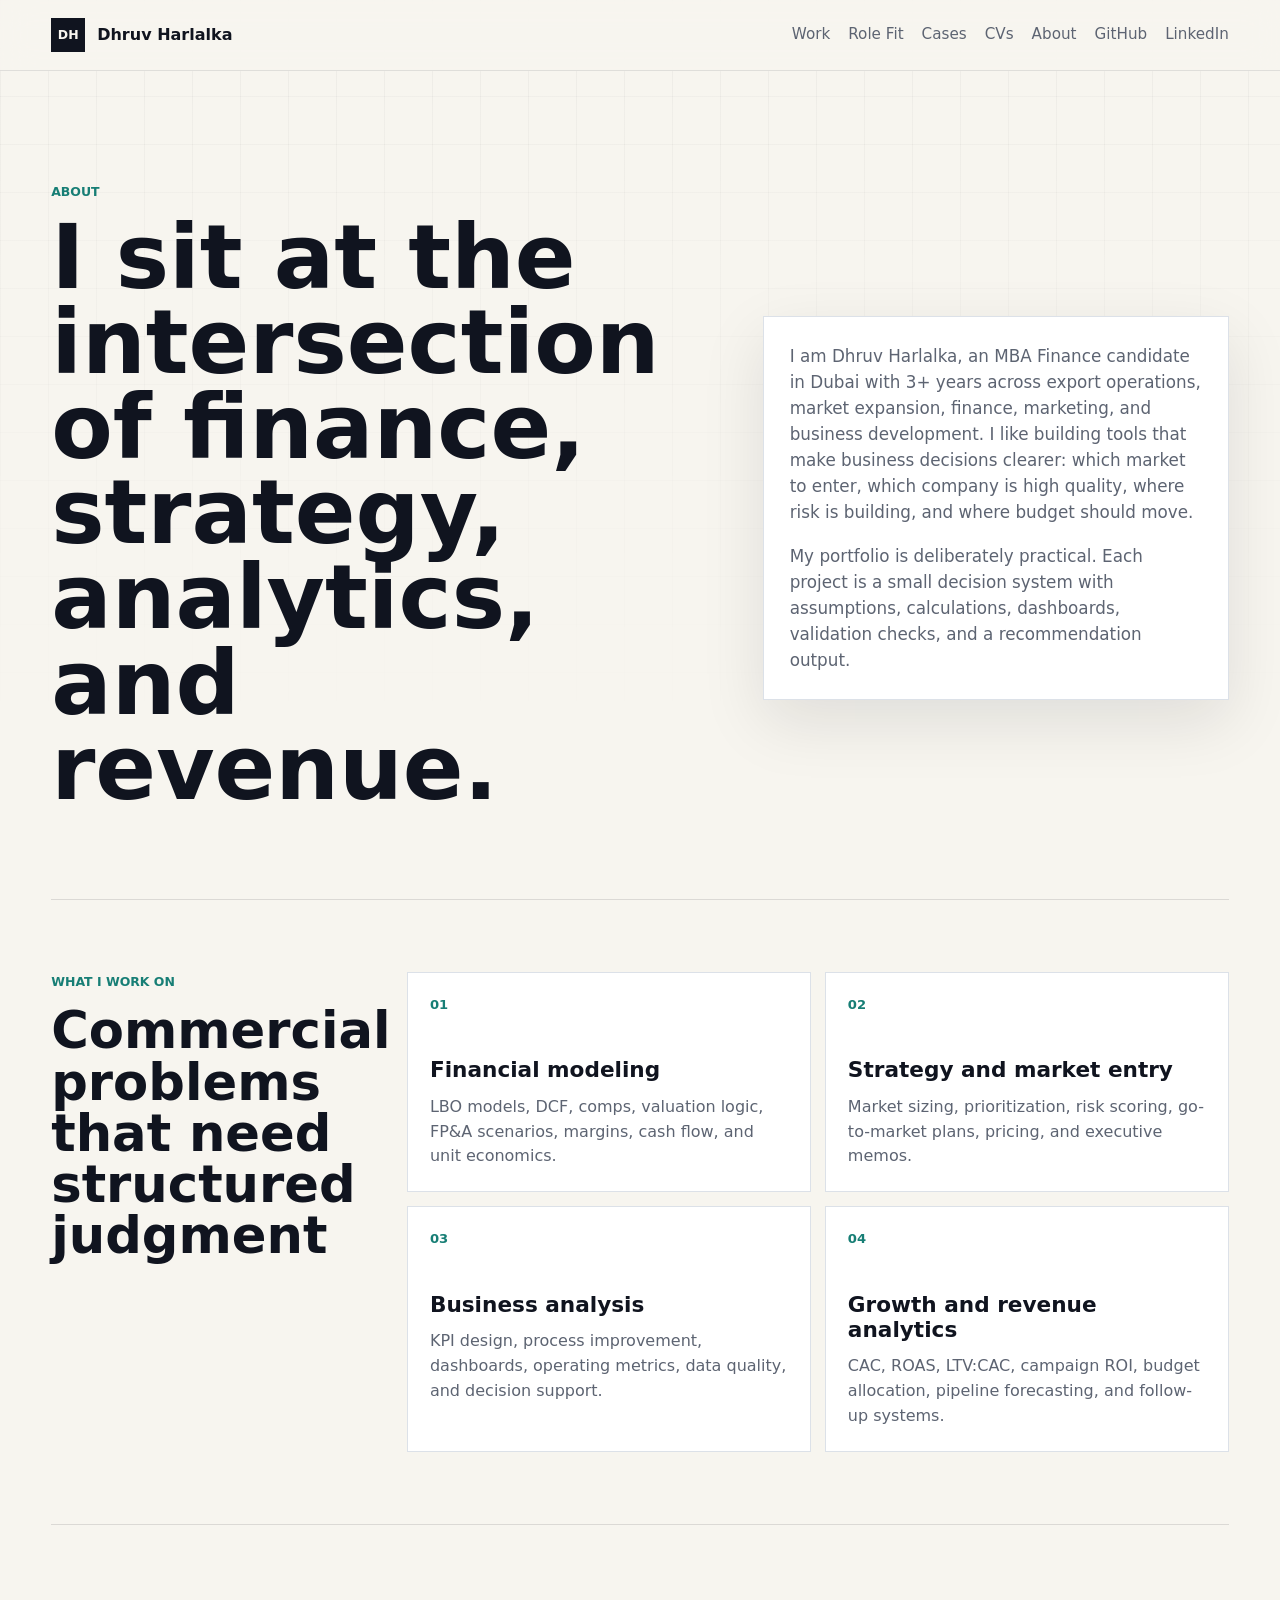
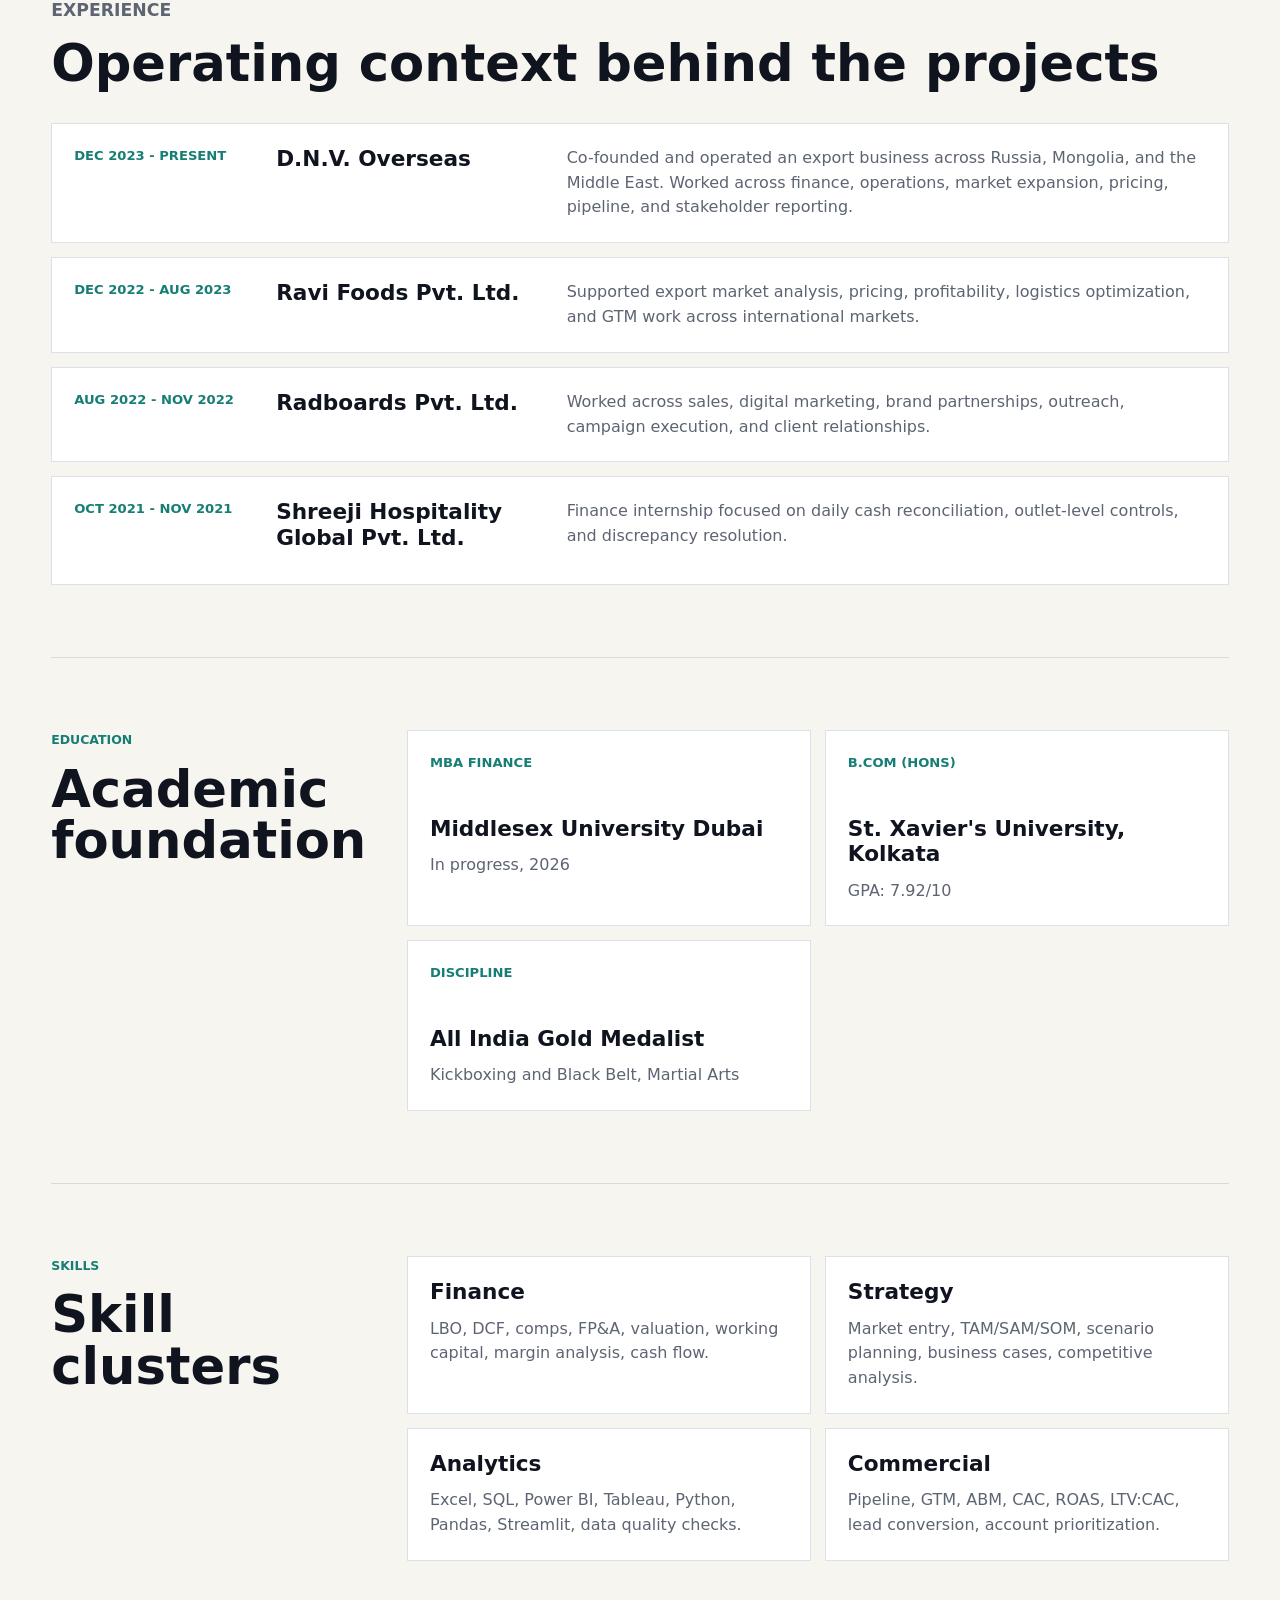
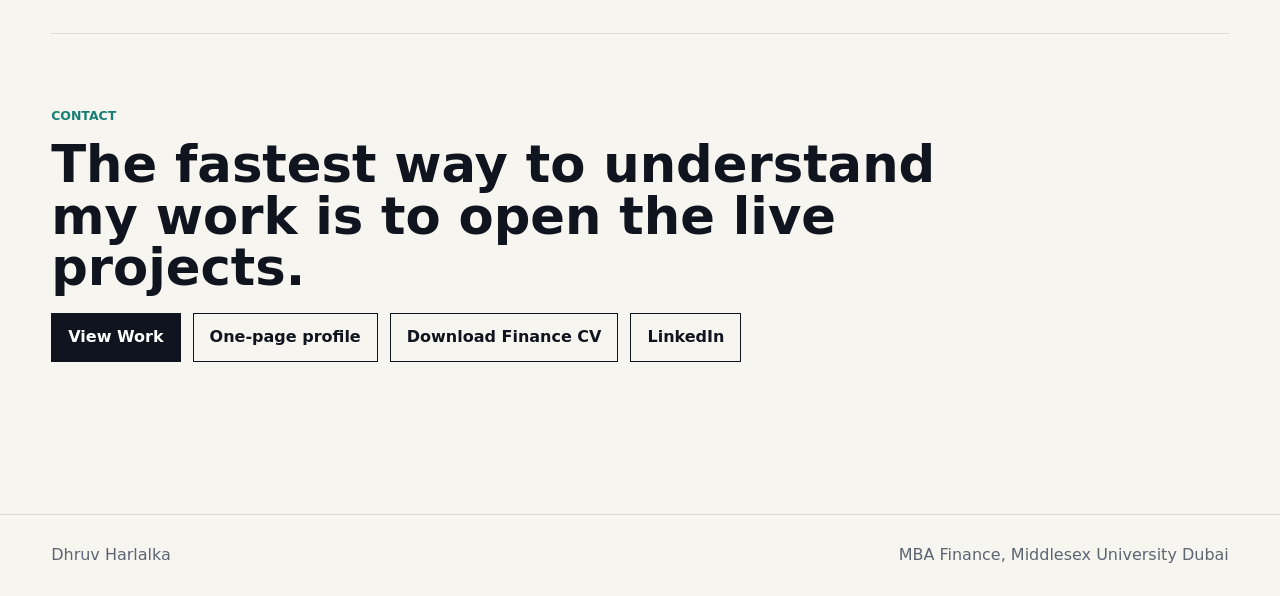
==== about.html @ e61d069e "Initial portfolio site" ====
<!doctype html>
<html lang="en">
  <head>
    <meta charset="utf-8" />
    <meta name="viewport" content="width=device-width, initial-scale=1" />
    <title>About | Dhruv Harlalka</title>
    <meta
      name="description"
      content="About Dhruv Harlalka: MBA Finance candidate building decision-ready tools across finance, consulting, business analysis, marketing analytics, and Sales/BD."
    />
    <link rel="stylesheet" href="styles.css" />
    <script src="script.js" defer></script>
  </head>
  <body>
    <header class="site-header">
      <a class="brand" href="index.html" aria-label="Dhruv Harlalka home">
        <span class="brand-mark">DH</span>
        <span>Dhruv Harlalka</span>
      </a>
      <nav class="nav-links" aria-label="Primary navigation">
        <a href="index.html#work">Work</a>
        <a href="index.html#roles">Role Fit</a>
        <a href="index.html#cases">Cases</a>
        <a href="index.html#cvs">CVs</a>
        <a href="about.html" aria-current="page">About</a>
        <a href="https://github.com/dhruvharlalka0809-arch" target="_blank" rel="noreferrer">GitHub</a>
        <a href="https://www.linkedin.com/in/dhruv-harlalka" target="_blank" rel="noreferrer">LinkedIn</a>
      </nav>
    </header>

    <main>
      <section class="about-hero reveal" aria-labelledby="about-title">
        <div>
          <p class="eyebrow">About</p>
          <h1 id="about-title">I sit at the intersection of finance, strategy, analytics, and revenue.</h1>
        </div>
        <div class="about-intro">
          <p>
            I am Dhruv Harlalka, an MBA Finance candidate in Dubai with 3+ years across export
            operations, market expansion, finance, marketing, and business development. I like
            building tools that make business decisions clearer: which market to enter, which
            company is high quality, where risk is building, and where budget should move.
          </p>
          <p>
            My portfolio is deliberately practical. Each project is a small decision system with
            assumptions, calculations, dashboards, validation checks, and a recommendation output.
          </p>
        </div>
      </section>

      <section class="section about-split reveal" aria-labelledby="work-on-title">
        <div>
          <p class="eyebrow">What I Work On</p>
          <h2 id="work-on-title">Commercial problems that need structured judgment</h2>
        </div>
        <div class="about-list-grid">
          <article>
            <span>01</span>
            <h3>Financial modeling</h3>
            <p>LBO models, DCF, comps, valuation logic, FP&A scenarios, margins, cash flow, and unit economics.</p>
          </article>
          <article>
            <span>02</span>
            <h3>Strategy and market entry</h3>
            <p>Market sizing, prioritization, risk scoring, go-to-market plans, pricing, and executive memos.</p>
          </article>
          <article>
            <span>03</span>
            <h3>Business analysis</h3>
            <p>KPI design, process improvement, dashboards, operating metrics, data quality, and decision support.</p>
          </article>
          <article>
            <span>04</span>
            <h3>Growth and revenue analytics</h3>
            <p>CAC, ROAS, LTV:CAC, campaign ROI, budget allocation, pipeline forecasting, and follow-up systems.</p>
          </article>
        </div>
      </section>

      <section class="section timeline-section reveal" aria-labelledby="experience-title">
        <div class="section-heading">
          <p class="eyebrow">Experience</p>
          <h2 id="experience-title">Operating context behind the projects</h2>
        </div>
        <div class="timeline">
          <article>
            <span>Dec 2023 - Present</span>
            <h3>D.N.V. Overseas</h3>
            <p>
              Co-founded and operated an export business across Russia, Mongolia, and the Middle East.
              Worked across finance, operations, market expansion, pricing, pipeline, and stakeholder reporting.
            </p>
          </article>
          <article>
            <span>Dec 2022 - Aug 2023</span>
            <h3>Ravi Foods Pvt. Ltd.</h3>
            <p>
              Supported export market analysis, pricing, profitability, logistics optimization, and GTM work across
              international markets.
            </p>
          </article>
          <article>
            <span>Aug 2022 - Nov 2022</span>
            <h3>Radboards Pvt. Ltd.</h3>
            <p>
              Worked across sales, digital marketing, brand partnerships, outreach, campaign execution, and client relationships.
            </p>
          </article>
          <article>
            <span>Oct 2021 - Nov 2021</span>
            <h3>Shreeji Hospitality Global Pvt. Ltd.</h3>
            <p>
              Finance internship focused on daily cash reconciliation, outlet-level controls, and discrepancy resolution.
            </p>
          </article>
        </div>
      </section>

      <section class="section about-split reveal" aria-labelledby="education-title">
        <div>
          <p class="eyebrow">Education</p>
          <h2 id="education-title">Academic foundation</h2>
        </div>
        <div class="credential-grid">
          <article>
            <span>MBA Finance</span>
            <h3>Middlesex University Dubai</h3>
            <p>In progress, 2026</p>
          </article>
          <article>
            <span>B.Com (Hons)</span>
            <h3>St. Xavier's University, Kolkata</h3>
            <p>GPA: 7.92/10</p>
          </article>
          <article>
            <span>Discipline</span>
            <h3>All India Gold Medalist</h3>
            <p>Kickboxing and Black Belt, Martial Arts</p>
          </article>
        </div>
      </section>

      <section class="section about-split reveal" aria-labelledby="skills-title">
        <div>
          <p class="eyebrow">Skills</p>
          <h2 id="skills-title">Skill clusters</h2>
        </div>
        <div class="skill-cluster-grid">
          <article>
            <h3>Finance</h3>
            <p>LBO, DCF, comps, FP&A, valuation, working capital, margin analysis, cash flow.</p>
          </article>
          <article>
            <h3>Strategy</h3>
            <p>Market entry, TAM/SAM/SOM, scenario planning, business cases, competitive analysis.</p>
          </article>
          <article>
            <h3>Analytics</h3>
            <p>Excel, SQL, Power BI, Tableau, Python, Pandas, Streamlit, data quality checks.</p>
          </article>
          <article>
            <h3>Commercial</h3>
            <p>Pipeline, GTM, ABM, CAC, ROAS, LTV:CAC, lead conversion, account prioritization.</p>
          </article>
        </div>
      </section>

      <section class="section about-contact reveal" aria-labelledby="contact-title">
        <p class="eyebrow">Contact</p>
        <h2 id="contact-title">The fastest way to understand my work is to open the live projects.</h2>
        <div class="intro-actions">
          <a class="button primary" href="index.html#work">View Work</a>
          <a class="button secondary" href="one-page.html">One-page profile</a>
          <a class="button secondary" href="assets/cv/Dhruv_Harlalka_CV_Finance_ATS.pdf" target="_blank" rel="noreferrer">Download Finance CV</a>
          <a class="button secondary" href="https://www.linkedin.com/in/dhruv-harlalka" target="_blank" rel="noreferrer">LinkedIn</a>
        </div>
      </section>
    </main>

    <footer class="site-footer">
      <span>Dhruv Harlalka</span>
      <span>MBA Finance, Middlesex University Dubai</span>
    </footer>
  </body>
</html>
---- styles.css ----
:root {
  --ink: #10141f;
  --muted: #5d6472;
  --line: #dce1e8;
  --paper: #f7f5ef;
  --white: #ffffff;
  --blue: #315e8f;
  --teal: #177e75;
  --amber: #b77818;
  --green: #2c744d;
  --shadow: 0 22px 60px rgba(16, 20, 31, 0.1);
  --shadow-strong: 0 30px 80px rgba(16, 20, 31, 0.16);
}

* {
  box-sizing: border-box;
}

html {
  scroll-behavior: smooth;
}

body {
  margin: 0;
  background: var(--paper);
  color: var(--ink);
  font-family: Inter, ui-sans-serif, system-ui, -apple-system, BlinkMacSystemFont, "Segoe UI", sans-serif;
  line-height: 1.55;
}

body::before {
  position: fixed;
  inset: 0;
  z-index: -1;
  pointer-events: none;
  content: "";
  background:
    linear-gradient(90deg, rgba(16, 20, 31, 0.045) 1px, transparent 1px) 0 0 / 48px 48px,
    linear-gradient(rgba(16, 20, 31, 0.035) 1px, transparent 1px) 0 0 / 48px 48px;
  mask-image: linear-gradient(to bottom, rgba(0, 0, 0, 0.9), transparent 82%);
}

a {
  color: inherit;
  text-decoration: none;
}

.site-header {
  position: sticky;
  top: 0;
  z-index: 10;
  display: flex;
  align-items: center;
  justify-content: space-between;
  gap: 24px;
  padding: 18px clamp(20px, 4vw, 56px);
  background: rgba(247, 245, 239, 0.88);
  border-bottom: 1px solid rgba(16, 20, 31, 0.1);
  backdrop-filter: blur(16px);
}

.brand {
  display: inline-flex;
  align-items: center;
  gap: 12px;
  font-weight: 760;
}

.brand-mark {
  display: grid;
  width: 34px;
  height: 34px;
  place-items: center;
  border: 1px solid var(--ink);
  background: var(--ink);
  color: var(--paper);
  font-size: 0.78rem;
}

.nav-links {
  display: flex;
  flex-wrap: wrap;
  justify-content: flex-end;
  gap: 18px;
  color: var(--muted);
  font-size: 0.95rem;
}

.nav-links a:hover,
.card-links a:hover,
.profile-links a:hover,
.role-card a:hover {
  color: var(--blue);
}

main {
  padding: 0 clamp(20px, 4vw, 56px) 56px;
}

.intro-section {
  display: grid;
  grid-template-columns: minmax(0, 1.18fr) minmax(320px, 0.82fr);
  gap: clamp(28px, 5vw, 72px);
  align-items: stretch;
  min-height: calc(100vh - 72px);
  padding: clamp(48px, 8vw, 104px) 0 44px;
}

.intro-copy {
  display: flex;
  flex-direction: column;
  justify-content: center;
  max-width: 860px;
}

.eyebrow {
  margin: 0 0 14px;
  color: var(--teal);
  font-size: 0.78rem;
  font-weight: 800;
  letter-spacing: 0;
  text-transform: uppercase;
}

h1,
h2,
h3,
p {
  margin-top: 0;
}

h1 {
  max-width: 880px;
  margin-bottom: 24px;
  font-size: clamp(3rem, 8vw, 7.5rem);
  line-height: 0.95;
  letter-spacing: 0;
}

h2 {
  margin-bottom: 14px;
  font-size: clamp(2rem, 4vw, 4.4rem);
  line-height: 1;
  letter-spacing: 0;
}

h3 {
  margin-bottom: 12px;
  font-size: 1.35rem;
  line-height: 1.18;
}

.intro-text,
.section-heading p,
.profile-copy p {
  max-width: 760px;
  color: var(--muted);
  font-size: 1.08rem;
}

.intro-actions,
.profile-links {
  display: flex;
  flex-wrap: wrap;
  gap: 12px;
  margin-top: 20px;
}

.target-strip {
  display: flex;
  flex-wrap: wrap;
  gap: 8px;
  margin-top: 22px;
}

.target-strip span {
  padding: 7px 10px;
  background: var(--white);
  border: 1px solid var(--line);
  color: var(--muted);
  font-size: 0.82rem;
  font-weight: 780;
}

.button,
.profile-links a {
  display: inline-flex;
  min-height: 44px;
  align-items: center;
  justify-content: center;
  padding: 11px 16px;
  border: 1px solid var(--ink);
  font-weight: 750;
}

.button.primary {
  background: var(--ink);
  color: var(--white);
}

.button.secondary {
  background: transparent;
}

.signal-panel {
  align-self: center;
  padding: 26px;
  background: var(--white);
  border: 1px solid var(--line);
  box-shadow: var(--shadow);
}

.panel-topline,
.project-meta,
.site-footer {
  display: flex;
  align-items: center;
  justify-content: space-between;
  gap: 16px;
}

.panel-topline {
  margin-bottom: 22px;
  color: var(--muted);
  font-size: 0.88rem;
}

.metrics-grid {
  display: grid;
  grid-template-columns: repeat(2, minmax(0, 1fr));
  gap: 1px;
  background: var(--line);
  border: 1px solid var(--line);
}

.metrics-grid div {
  min-height: 96px;
  padding: 18px;
  background: var(--white);
}

.metrics-grid strong,
.proof-grid strong {
  display: block;
  font-size: 2rem;
  line-height: 1;
}

.metrics-grid span,
.proof-grid span {
  color: var(--muted);
  font-size: 0.92rem;
}

.mini-chart {
  display: flex;
  align-items: end;
  gap: 10px;
  height: 130px;
  margin: 26px 0;
  padding: 16px;
  border: 1px solid var(--line);
  background:
    linear-gradient(to top, rgba(16, 20, 31, 0.06) 1px, transparent 1px) 0 0 / 100% 25%,
    #fbfaf7;
}

.mini-chart span {
  flex: 1;
  background: var(--blue);
  transform-origin: bottom;
  animation: bar-rise 900ms ease both;
}

.mini-chart span:nth-child(2n) {
  background: var(--teal);
  animation-delay: 90ms;
}

.mini-chart span:nth-child(3n) {
  background: var(--amber);
  animation-delay: 160ms;
}

.dashboard-preview {
  margin: 0 0 24px;
  padding: 14px;
  background: var(--ink);
  color: var(--white);
  border: 1px solid rgba(16, 20, 31, 0.14);
}

.preview-header {
  display: flex;
  gap: 6px;
  margin-bottom: 14px;
}

.preview-header span {
  width: 8px;
  height: 8px;
  background: rgba(255, 255, 255, 0.48);
}

.preview-kpis {
  display: grid;
  grid-template-columns: repeat(3, 1fr);
  gap: 8px;
  margin-bottom: 10px;
}

.preview-kpis i {
  min-height: 42px;
  background:
    linear-gradient(to right, rgba(255, 255, 255, 0.75) 35%, transparent 35%) 10px 10px / 70% 6px no-repeat,
    linear-gradient(to right, rgba(255, 255, 255, 0.32) 60%, transparent 60%) 10px 25px / 72% 5px no-repeat,
    rgba(255, 255, 255, 0.08);
}

.preview-body {
  display: grid;
  grid-template-columns: 1fr 0.9fr;
  gap: 10px;
}

.preview-bars {
  display: flex;
  align-items: end;
  gap: 7px;
  min-height: 88px;
  padding: 10px;
  background: rgba(255, 255, 255, 0.08);
}

.preview-bars b {
  flex: 1;
  background: var(--teal);
  animation: bar-rise 900ms ease both;
}

.preview-bars b:nth-child(2n) {
  background: var(--amber);
}

.preview-memo {
  display: grid;
  align-content: center;
  gap: 9px;
  padding: 10px;
  background: rgba(255, 255, 255, 0.08);
}

.preview-memo span {
  height: 7px;
  background: rgba(255, 255, 255, 0.42);
}

.preview-memo span:nth-child(1) {
  width: 82%;
}

.preview-memo span:nth-child(2) {
  width: 95%;
}

.preview-memo span:nth-child(3) {
  width: 68%;
}

.preview-memo span:nth-child(4) {
  width: 78%;
}

.signal-panel p {
  margin-bottom: 0;
  color: var(--muted);
}

.section {
  padding: 72px 0;
  border-top: 1px solid rgba(16, 20, 31, 0.12);
}

.section-heading {
  margin-bottom: 34px;
}

.role-grid {
  display: grid;
  grid-template-columns: repeat(5, minmax(0, 1fr));
  gap: 1px;
  border: 1px solid var(--line);
  background: var(--line);
}

.role-card {
  display: flex;
  flex-direction: column;
  min-height: 260px;
  padding: 20px;
  background: var(--white);
  transition: transform 180ms ease, box-shadow 180ms ease;
}

.role-card span {
  display: inline-flex;
  margin-bottom: 52px;
  color: var(--muted);
  font-size: 0.82rem;
  font-weight: 800;
}

.role-card h3 {
  font-size: 1.08rem;
}

.role-card p {
  margin-bottom: 0;
  color: var(--muted);
  font-size: 0.94rem;
}

.role-card a {
  display: inline-flex;
  width: fit-content;
  margin-top: auto;
  padding-top: 24px;
  border-bottom: 1px solid currentColor;
  color: var(--ink);
  font-size: 0.9rem;
  font-weight: 800;
}

.role-card.finance {
  border-top: 5px solid var(--blue);
}

.role-card.consulting {
  border-top: 5px solid var(--teal);
}

.role-card.analysis {
  border-top: 5px solid var(--amber);
}

.role-card.marketing {
  border-top: 5px solid var(--green);
}

.role-card.sales {
  border-top: 5px solid #7d4f8d;
}

.route-list {
  display: grid;
  gap: 14px;
}

.route-card {
  display: grid;
  grid-template-columns: 210px minmax(0, 0.86fr) minmax(220px, 0.7fr);
  gap: 24px;
  align-items: center;
  padding: 22px;
  background: var(--white);
  border: 1px solid var(--line);
  transition: transform 180ms ease, box-shadow 180ms ease;
}

.route-label {
  color: var(--teal);
  font-size: 0.82rem;
  font-weight: 840;
  text-transform: uppercase;
}

.route-card h3 {
  margin-bottom: 0;
}

.route-card p {
  margin-bottom: 0;
  color: var(--muted);
}

.route-tags {
  display: flex;
  flex-wrap: wrap;
  justify-content: flex-end;
  gap: 8px;
}

.route-tags span {
  padding: 7px 9px;
  background: var(--paper);
  border: 1px solid var(--line);
  color: var(--ink);
  font-size: 0.82rem;
  font-weight: 760;
}

.case-grid {
  display: grid;
  grid-template-columns: repeat(4, minmax(0, 1fr));
  gap: 18px;
}

.case-card {
  min-height: 420px;
  padding: 22px;
  background: var(--white);
  border: 1px solid var(--line);
  transition: transform 180ms ease, box-shadow 180ms ease;
}

.case-number {
  display: inline-grid;
  width: 42px;
  height: 42px;
  margin-bottom: 62px;
  place-items: center;
  background: var(--ink);
  color: var(--white);
  font-size: 0.82rem;
  font-weight: 840;
}

.case-card p {
  color: var(--muted);
}

.case-card dl {
  display: grid;
  gap: 12px;
  margin: 24px 0 0;
}

.case-card dl div {
  padding-top: 12px;
  border-top: 1px solid var(--line);
}

.case-card dt {
  color: var(--teal);
  font-size: 0.78rem;
  font-weight: 840;
  text-transform: uppercase;
}

.case-card dd {
  margin: 4px 0 0;
  color: var(--ink);
}

.project-grid {
  display: grid;
  grid-template-columns: repeat(3, minmax(0, 1fr));
  gap: 18px;
}

.project-card {
  display: flex;
  min-height: 328px;
  flex-direction: column;
  padding: 22px;
  background: var(--white);
  border: 1px solid var(--line);
  transition: transform 180ms ease, box-shadow 180ms ease, border-color 180ms ease;
}

.project-card:hover,
.role-card:hover,
.route-card:hover,
.case-card:hover,
.method-grid article:hover,
.work-row:hover {
  transform: translateY(-4px);
  box-shadow: var(--shadow-strong);
  border-color: rgba(16, 20, 31, 0.22);
}

.project-card.featured {
  grid-column: span 2;
  background: #10141f;
  color: var(--white);
}

.project-card p {
  color: var(--muted);
}

.project-card.featured p,
.project-card.featured .project-meta {
  color: rgba(255, 255, 255, 0.72);
}

.project-meta {
  margin-bottom: 22px;
  color: var(--muted);
  font-size: 0.78rem;
  font-weight: 780;
  text-transform: uppercase;
}

.impact-list {
  margin: 0 0 22px;
  padding-left: 18px;
  color: rgba(255, 255, 255, 0.72);
}

.impact-list.compact {
  color: var(--muted);
}

.impact-list li + li {
  margin-top: 6px;
}

.card-visual {
  margin: auto 0 22px;
}

.lbo-visual {
  display: grid;
  grid-template-columns: repeat(4, minmax(0, 1fr));
  gap: 10px;
  height: 96px;
  align-items: end;
}

.lbo-visual span {
  display: block;
  background: var(--teal);
  transform-origin: bottom;
  animation: bar-rise 900ms ease both;
}

.lbo-visual span:nth-child(1) {
  height: 48%;
}

.lbo-visual span:nth-child(2) {
  height: 66%;
  background: var(--amber);
}

.lbo-visual span:nth-child(3) {
  height: 82%;
}

.lbo-visual span:nth-child(4) {
  height: 100%;
  background: #dce1e8;
}

.card-links {
  display: flex;
  gap: 16px;
  margin-top: auto;
  font-weight: 760;
}

.screen-visual,
.score-visual,
.valuation-visual,
.risk-visual,
.pipeline-visual {
  min-height: 92px;
  padding: 12px;
  border: 1px solid var(--line);
  background: #fbfaf7;
}

.screen-visual {
  display: grid;
  gap: 8px;
}

.screen-visual span {
  display: block;
  min-height: 16px;
  background: linear-gradient(to right, var(--teal) 28%, rgba(23, 126, 117, 0.16) 28%);
}

.screen-visual span:nth-child(2) {
  background: linear-gradient(to right, var(--amber) 48%, rgba(183, 120, 24, 0.16) 48%);
}

.screen-visual span:nth-child(3) {
  background: linear-gradient(to right, var(--blue) 66%, rgba(49, 94, 143, 0.16) 66%);
}

.score-visual {
  display: grid;
  align-content: center;
  gap: 10px;
}

.score-visual span {
  display: block;
  height: 12px;
  background: var(--teal);
}

.score-visual span:nth-child(2) {
  background: var(--blue);
}

.score-visual span:nth-child(3) {
  background: var(--amber);
}

.valuation-visual {
  display: grid;
  place-items: center;
}

.valuation-visual span {
  display: block;
  width: 88px;
  height: 88px;
  border: 14px solid var(--line);
  border-top-color: var(--blue);
  border-right-color: var(--teal);
  border-radius: 50%;
}

.risk-visual {
  display: grid;
  grid-template-columns: repeat(3, 1fr);
  gap: 10px;
  align-items: end;
}

.risk-visual span {
  display: block;
  min-height: 34px;
  background: rgba(44, 116, 77, 0.22);
  border-top: 5px solid var(--green);
}

.risk-visual span:nth-child(2) {
  min-height: 62px;
  background: rgba(183, 120, 24, 0.18);
  border-top-color: var(--amber);
}

.risk-visual span:nth-child(3) {
  min-height: 82px;
  background: rgba(49, 94, 143, 0.16);
  border-top-color: var(--blue);
}

.pipeline-visual {
  display: grid;
  grid-template-columns: 1fr 0.72fr 0.5fr 0.36fr;
  gap: 8px;
  align-items: center;
}

.pipeline-visual span {
  display: block;
  height: 52px;
  background: var(--blue);
}

.pipeline-visual span:nth-child(2) {
  background: var(--teal);
}

.pipeline-visual span:nth-child(3) {
  background: var(--amber);
}

.pipeline-visual span:nth-child(4) {
  background: var(--green);
}

.card-links a {
  border-bottom: 1px solid currentColor;
}

.list-grid {
  display: grid;
  gap: 1px;
  border: 1px solid var(--line);
  background: var(--line);
}

.work-row {
  display: grid;
  grid-template-columns: minmax(220px, 0.72fr) minmax(0, 1fr);
  gap: 20px;
  padding: 22px;
  background: var(--white);
  transition: transform 180ms ease, box-shadow 180ms ease, border-color 180ms ease;
}

.work-row span {
  font-weight: 800;
}

.work-row em {
  color: var(--muted);
  font-style: normal;
}

.proof-section {
  padding: 72px 0;
  border-top: 1px solid rgba(16, 20, 31, 0.12);
}

.proof-grid {
  display: grid;
  grid-template-columns: repeat(5, minmax(0, 1fr));
  gap: 1px;
  border: 1px solid var(--line);
  background: var(--line);
}

.proof-grid div {
  min-height: 150px;
  padding: 22px;
  background: var(--white);
}

.experience-strip {
  display: grid;
  grid-template-columns: minmax(220px, 0.42fr) minmax(0, 1fr);
  gap: 28px;
  margin-top: 18px;
  padding: 24px;
  background: var(--ink);
  color: var(--white);
}

.experience-strip span {
  display: block;
  margin-bottom: 8px;
  color: rgba(255, 255, 255, 0.62);
  font-size: 0.82rem;
  font-weight: 800;
  text-transform: uppercase;
}

.experience-strip strong {
  font-size: 1.4rem;
}

.experience-strip p {
  margin-bottom: 0;
  color: rgba(255, 255, 255, 0.78);
}

.method-grid {
  display: grid;
  grid-template-columns: repeat(4, minmax(0, 1fr));
  gap: 18px;
}

.method-grid article {
  min-height: 250px;
  padding: 22px;
  background: var(--white);
  border: 1px solid var(--line);
  transition: transform 180ms ease, box-shadow 180ms ease, border-color 180ms ease;
}

.method-grid span {
  display: block;
  margin-bottom: 58px;
  color: var(--amber);
  font-size: 0.82rem;
  font-weight: 840;
}

.method-grid p {
  color: var(--muted);
}

.cv-grid {
  display: grid;
  grid-template-columns: repeat(5, minmax(0, 1fr));
  gap: 14px;
}

.cv-card {
  display: flex;
  min-height: 245px;
  flex-direction: column;
  padding: 20px;
  background: var(--white);
  border: 1px solid var(--line);
  transition: transform 180ms ease, box-shadow 180ms ease, border-color 180ms ease;
}

.cv-card:hover {
  transform: translateY(-4px);
  box-shadow: var(--shadow-strong);
  border-color: rgba(16, 20, 31, 0.22);
}

.cv-card span {
  margin-bottom: 52px;
  color: var(--teal);
  font-size: 0.78rem;
  font-weight: 840;
  text-transform: uppercase;
}

.cv-card strong {
  margin-bottom: 10px;
  font-size: 1.08rem;
}

.cv-card em {
  margin-top: auto;
  color: var(--muted);
  font-style: normal;
  font-size: 0.92rem;
}

.primary-cv {
  background: var(--ink);
  color: var(--white);
}

.primary-cv span,
.primary-cv em {
  color: rgba(255, 255, 255, 0.72);
}

.profile-section {
  display: grid;
  grid-template-columns: minmax(240px, 0.75fr) minmax(0, 1.25fr);
  gap: 44px;
}

.skill-list {
  display: flex;
  flex-wrap: wrap;
  gap: 10px;
  margin: 24px 0 0;
  padding: 0;
  list-style: none;
}

.skill-list li {
  padding: 8px 11px;
  border: 1px solid var(--line);
  background: var(--white);
  color: var(--ink);
  font-size: 0.92rem;
  font-weight: 700;
}

.site-footer {
  padding: 28px clamp(20px, 4vw, 56px);
  border-top: 1px solid rgba(16, 20, 31, 0.12);
  color: var(--muted);
}

.one-page-body {
  background: var(--white);
}

.one-page {
  max-width: 1020px;
  margin: 0 auto;
  padding: 36px;
}

.one-page-header {
  display: grid;
  grid-template-columns: minmax(0, 1fr) 180px;
  gap: 28px;
  padding-bottom: 24px;
  border-bottom: 2px solid var(--ink);
}

.one-page-header h1 {
  margin-bottom: 12px;
  font-size: 4rem;
}

.one-page-contact {
  display: grid;
  gap: 10px;
  align-content: start;
}

.one-page-contact a {
  padding: 9px 10px;
  border: 1px solid var(--ink);
  text-align: center;
  font-weight: 800;
}

.one-page-section {
  padding: 24px 0;
  border-bottom: 1px solid var(--line);
}

.one-page-section h2 {
  margin-bottom: 14px;
  font-size: 1.45rem;
}

.one-page-grid,
.one-page-projects {
  display: grid;
  grid-template-columns: repeat(2, minmax(0, 1fr));
  gap: 10px;
}

.one-page-grid.five {
  grid-template-columns: repeat(5, minmax(0, 1fr));
}

.one-page-grid span,
.one-page-projects article {
  padding: 12px;
  background: var(--paper);
  border: 1px solid var(--line);
}

.one-page-projects h3 {
  font-size: 1rem;
}

.one-page-projects p,
.one-page-section p {
  margin-bottom: 0;
  color: var(--muted);
}

.about-hero {
  display: grid;
  grid-template-columns: minmax(0, 1fr) minmax(320px, 0.72fr);
  gap: clamp(28px, 5vw, 76px);
  min-height: calc(100vh - 72px);
  align-items: center;
  padding: clamp(48px, 8vw, 104px) 0 56px;
}

.about-hero h1 {
  font-size: clamp(3rem, 7vw, 6.6rem);
}

.about-intro {
  display: grid;
  gap: 18px;
  padding: 26px;
  background: var(--white);
  border: 1px solid var(--line);
  box-shadow: var(--shadow);
}

.about-intro p {
  margin-bottom: 0;
  color: var(--muted);
  font-size: 1.05rem;
}

.about-split {
  display: grid;
  grid-template-columns: minmax(240px, 0.55fr) minmax(0, 1.45fr);
  gap: 44px;
}

.about-list-grid,
.credential-grid,
.skill-cluster-grid {
  display: grid;
  grid-template-columns: repeat(2, minmax(0, 1fr));
  gap: 14px;
}

.about-list-grid article,
.credential-grid article,
.skill-cluster-grid article,
.timeline article {
  padding: 22px;
  background: var(--white);
  border: 1px solid var(--line);
}

.about-list-grid span,
.credential-grid span,
.timeline span {
  display: block;
  margin-bottom: 42px;
  color: var(--teal);
  font-size: 0.82rem;
  font-weight: 840;
  text-transform: uppercase;
}

.about-list-grid p,
.credential-grid p,
.skill-cluster-grid p,
.timeline p {
  margin-bottom: 0;
  color: var(--muted);
}

.timeline {
  display: grid;
  gap: 14px;
}

.timeline article {
  display: grid;
  grid-template-columns: 180px minmax(190px, 0.42fr) minmax(0, 1fr);
  gap: 22px;
  align-items: start;
}

.timeline span {
  margin-bottom: 0;
}

.about-contact {
  padding-bottom: 96px;
}

.about-contact h2 {
  max-width: 980px;
}

.reveal,
.project-card,
.role-card,
.case-card,
.route-card {
  opacity: 0;
  transform: translateY(18px);
}

.reveal.is-visible,
.project-card.is-visible,
.role-card.is-visible,
.case-card.is-visible,
.route-card.is-visible {
  opacity: 1;
  transform: translateY(0);
  transition: opacity 520ms ease, transform 520ms ease;
}

.project-card.is-visible:hover,
.role-card.is-visible:hover,
.route-card.is-visible:hover,
.case-card.is-visible:hover {
  transform: translateY(-4px);
}

@keyframes bar-rise {
  from {
    transform: scaleY(0.18);
  }
  to {
    transform: scaleY(1);
  }
}

@media (max-width: 980px) {
  .intro-section,
  .profile-section,
  .about-hero,
  .about-split {
    grid-template-columns: 1fr;
    min-height: auto;
  }

  .project-grid,
  .proof-grid,
  .role-grid,
  .case-grid,
  .method-grid,
  .cv-grid {
    grid-template-columns: repeat(2, minmax(0, 1fr));
  }

  .route-card,
  .experience-strip,
  .timeline article {
    grid-template-columns: 1fr;
  }

  .route-tags {
    justify-content: flex-start;
  }

  .project-card.featured {
    grid-column: span 2;
  }
}

@media (max-width: 680px) {
  .site-header {
    align-items: flex-start;
    flex-direction: column;
  }

  .nav-links {
    justify-content: flex-start;
  }

  h1 {
    font-size: 3.2rem;
  }

  .project-grid,
  .proof-grid,
  .role-grid,
  .case-grid,
  .method-grid,
  .cv-grid,
  .work-row,
  .one-page-header,
  .one-page-grid,
  .one-page-grid.five,
  .one-page-projects,
  .about-list-grid,
  .credential-grid,
  .skill-cluster-grid {
    grid-template-columns: 1fr;
  }

  .project-card.featured {
    grid-column: auto;
  }

  .site-footer {
    align-items: flex-start;
    flex-direction: column;
  }

  .one-page {
    padding: 24px 20px;
  }

  .one-page-header h1 {
    font-size: 3rem;
  }
}

@media (prefers-reduced-motion: reduce) {
  *,
  *::before,
  *::after {
    animation-duration: 1ms !important;
    scroll-behavior: auto !important;
    transition-duration: 1ms !important;
  }

  .reveal,
  .project-card,
  .role-card,
  .case-card,
  .route-card {
    opacity: 1;
    transform: none;
  }
}

@media print {
  .site-header,
  .intro-actions,
  .target-strip {
    display: none;
  }

  body {
    background: var(--white);
  }

  .one-page {
    max-width: none;
    padding: 0;
  }

  .one-page-contact a {
    border-color: var(--line);
  }
}
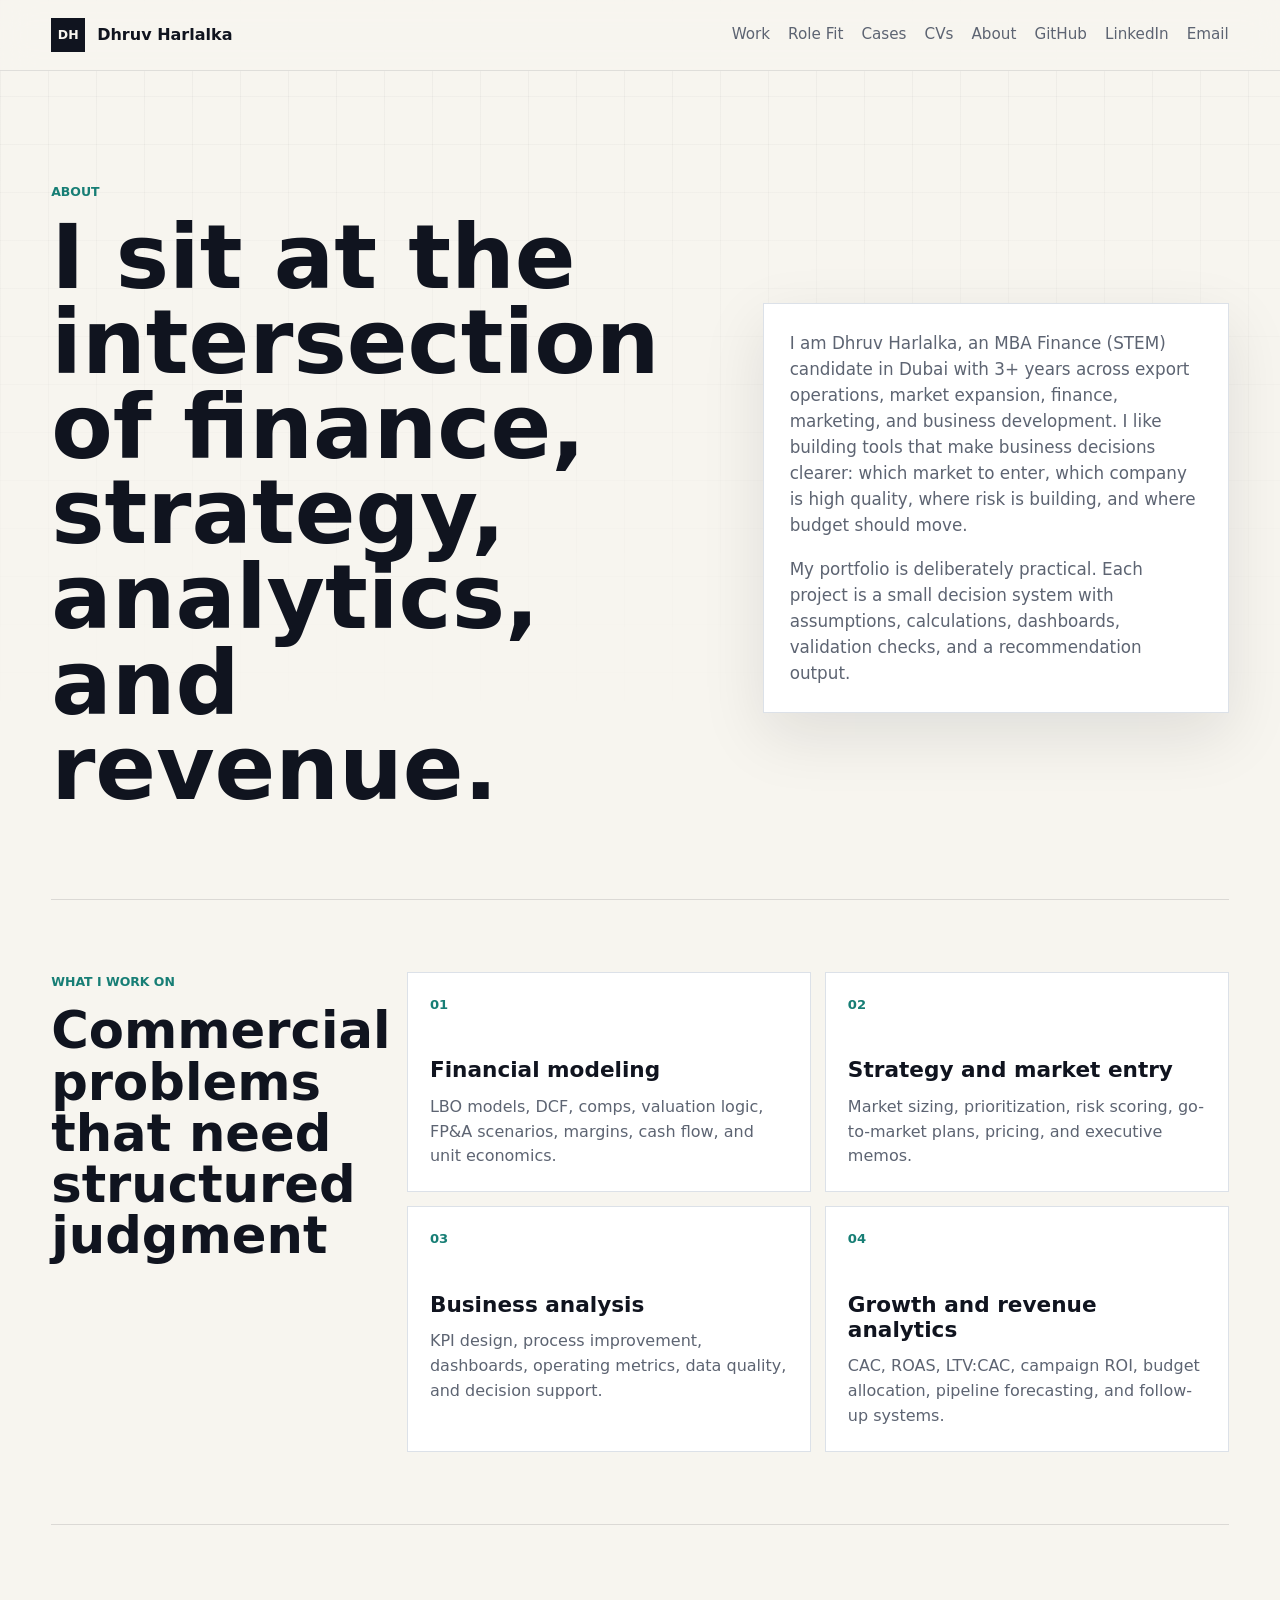
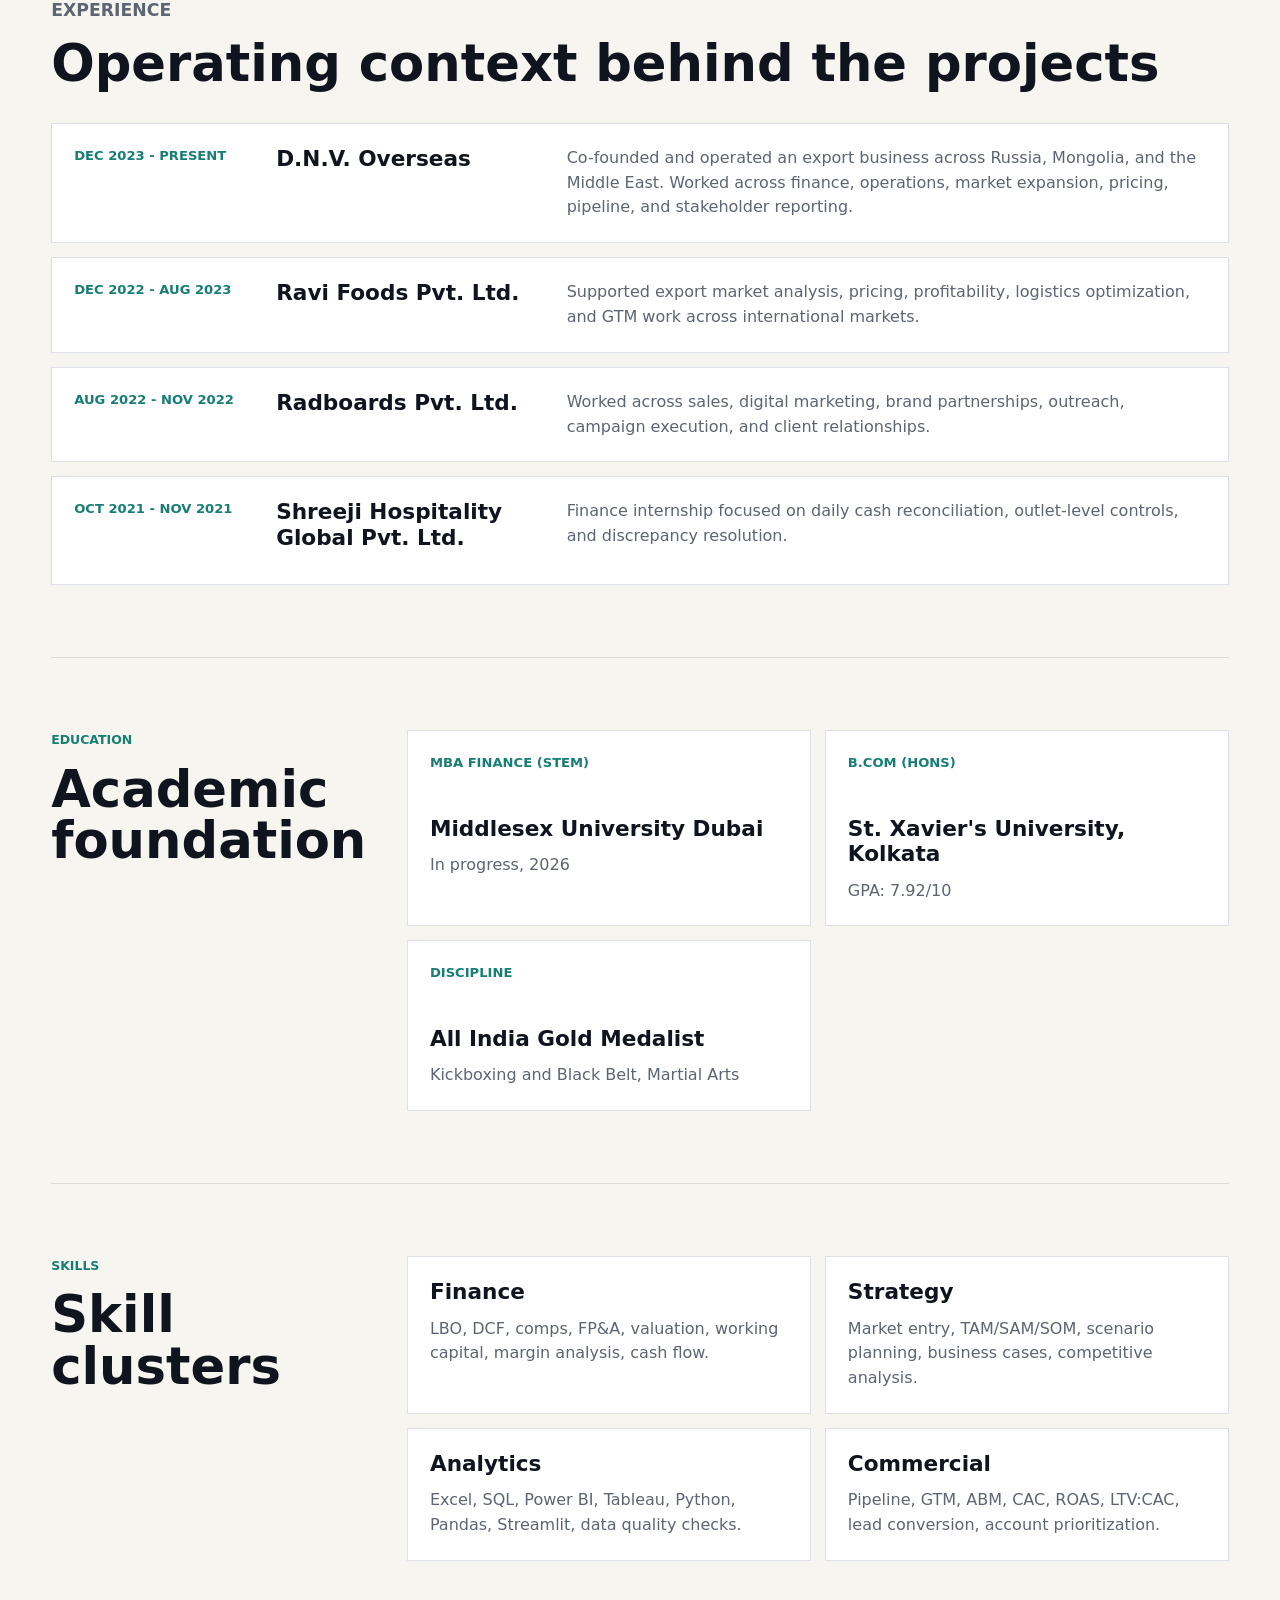
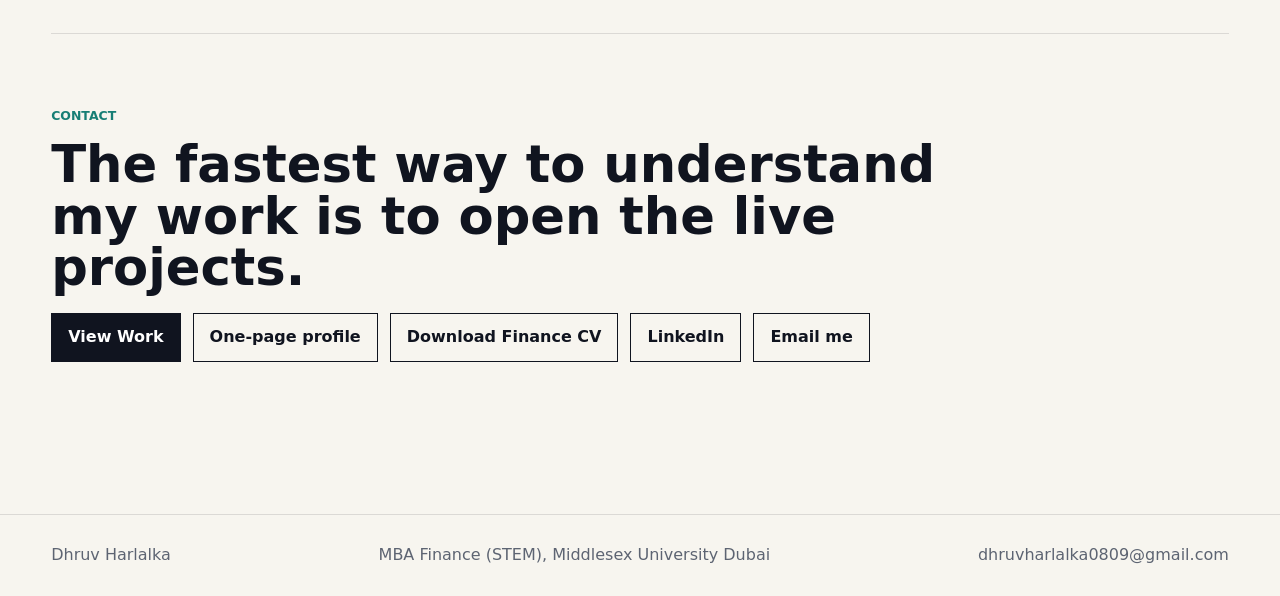
==== commit 41ddd1eb: "Fix portfolio recruiter consistency" ====
--- a/about.html
+++ b/about.html
@@ -6,7 +6,7 @@
     <title>About | Dhruv Harlalka</title>
     <meta
       name="description"
-      content="About Dhruv Harlalka: MBA Finance candidate building decision-ready tools across finance, consulting, business analysis, marketing analytics, and Sales/BD."
+      content="About Dhruv Harlalka: MBA Finance (STEM) candidate building decision-ready tools across finance, consulting, business analysis, marketing analytics, and Sales/BD."
     />
     <link rel="stylesheet" href="styles.css" />
     <script src="script.js" defer></script>
@@ -25,6 +25,7 @@
         <a href="about.html" aria-current="page">About</a>
         <a href="https://github.com/dhruvharlalka0809-arch" target="_blank" rel="noreferrer">GitHub</a>
         <a href="https://www.linkedin.com/in/dhruv-harlalka" target="_blank" rel="noreferrer">LinkedIn</a>
+        <a href="mailto:dhruvharlalka0809@gmail.com">Email</a>
       </nav>
     </header>
 
@@ -36,7 +37,7 @@
         </div>
         <div class="about-intro">
           <p>
-            I am Dhruv Harlalka, an MBA Finance candidate in Dubai with 3+ years across export
+            I am Dhruv Harlalka, an MBA Finance (STEM) candidate in Dubai with 3+ years across export
             operations, market expansion, finance, marketing, and business development. I like
             building tools that make business decisions clearer: which market to enter, which
             company is high quality, where risk is building, and where budget should move.
@@ -123,7 +124,7 @@
         </div>
         <div class="credential-grid">
           <article>
-            <span>MBA Finance</span>
+            <span>MBA Finance (STEM)</span>
             <h3>Middlesex University Dubai</h3>
             <p>In progress, 2026</p>
           </article>
@@ -171,15 +172,17 @@
         <div class="intro-actions">
           <a class="button primary" href="index.html#work">View Work</a>
           <a class="button secondary" href="one-page.html">One-page profile</a>
-          <a class="button secondary" href="assets/cv/Dhruv_Harlalka_CV_Finance_ATS.pdf" target="_blank" rel="noreferrer">Download Finance CV</a>
+          <a class="button secondary" href="assets/cv/Dhruv_Harlalka_CV_Finance_FINAL.docx" target="_blank" rel="noreferrer">Download Finance CV</a>
           <a class="button secondary" href="https://www.linkedin.com/in/dhruv-harlalka" target="_blank" rel="noreferrer">LinkedIn</a>
+          <a class="button secondary" href="mailto:dhruvharlalka0809@gmail.com">Email me</a>
         </div>
       </section>
     </main>
 
     <footer class="site-footer">
       <span>Dhruv Harlalka</span>
-      <span>MBA Finance, Middlesex University Dubai</span>
+      <span>MBA Finance (STEM), Middlesex University Dubai</span>
+      <a href="mailto:dhruvharlalka0809@gmail.com">dhruvharlalka0809@gmail.com</a>
     </footer>
   </body>
 </html>
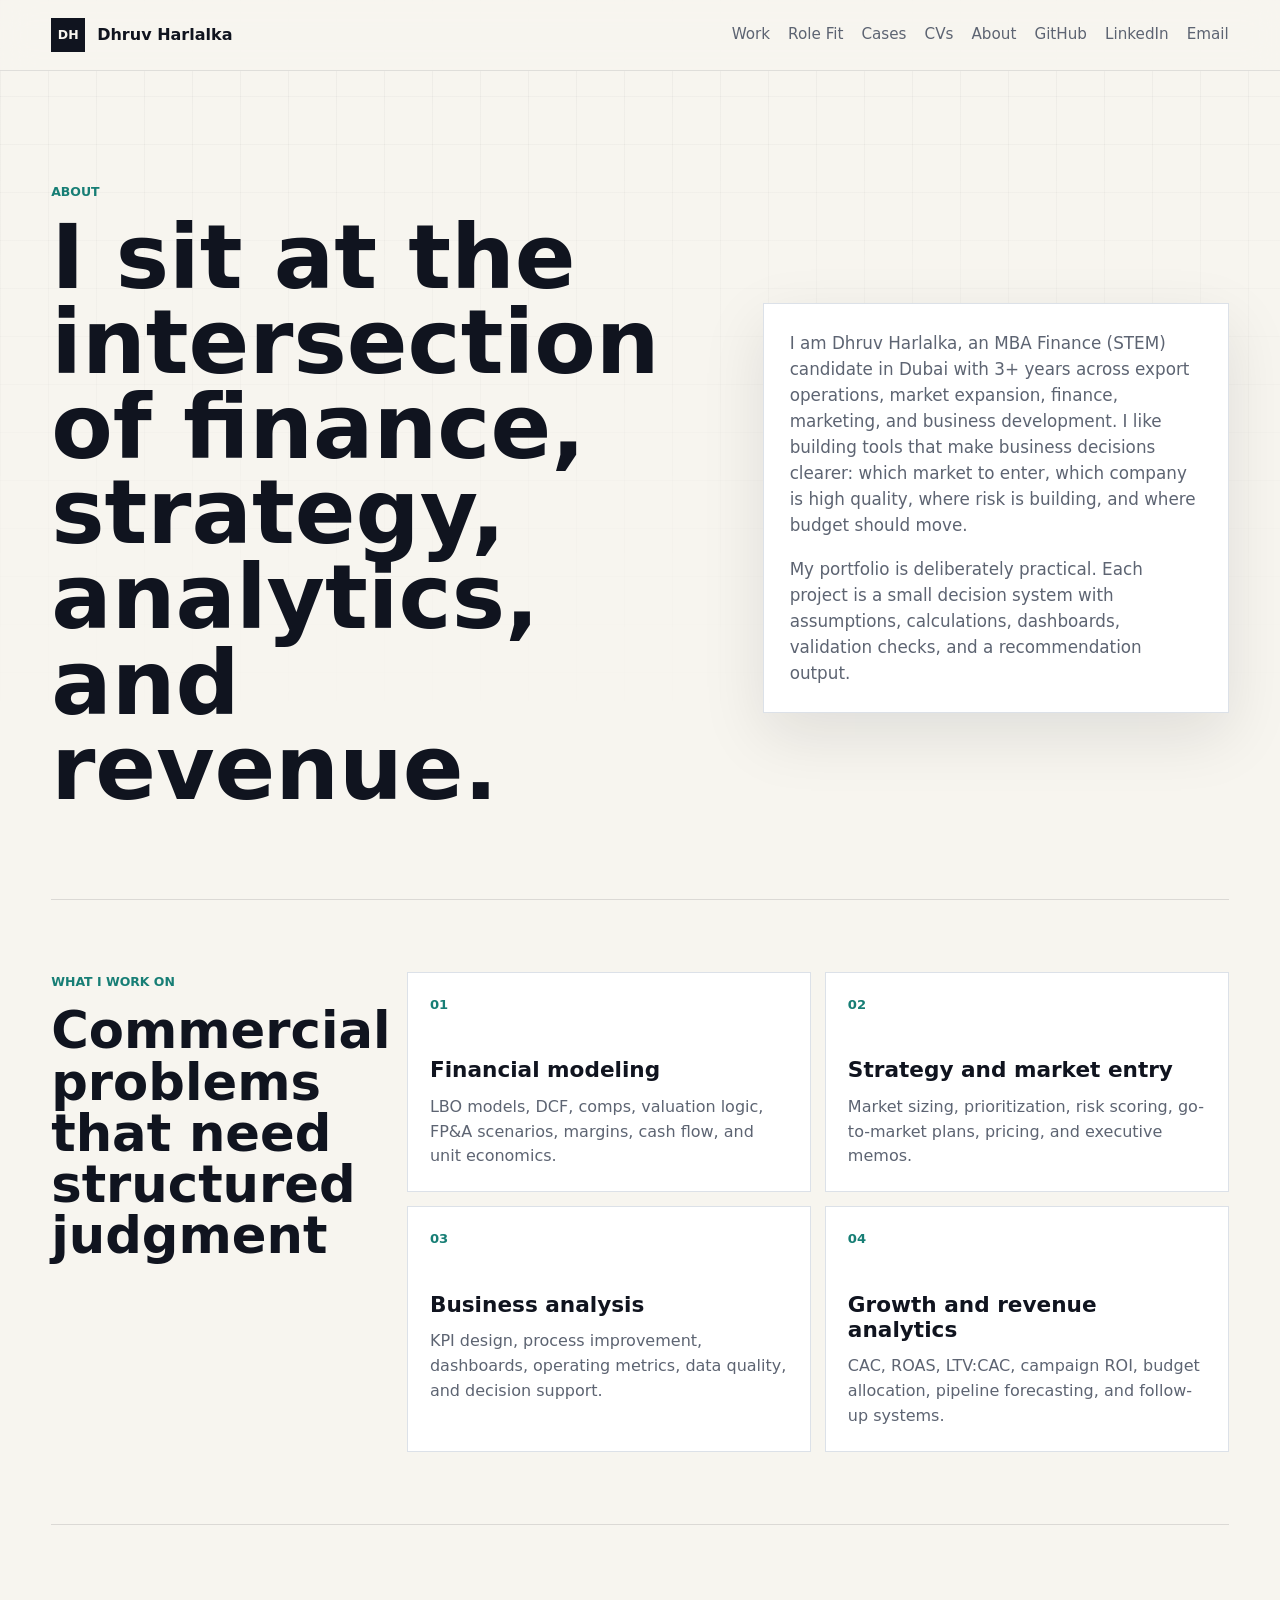
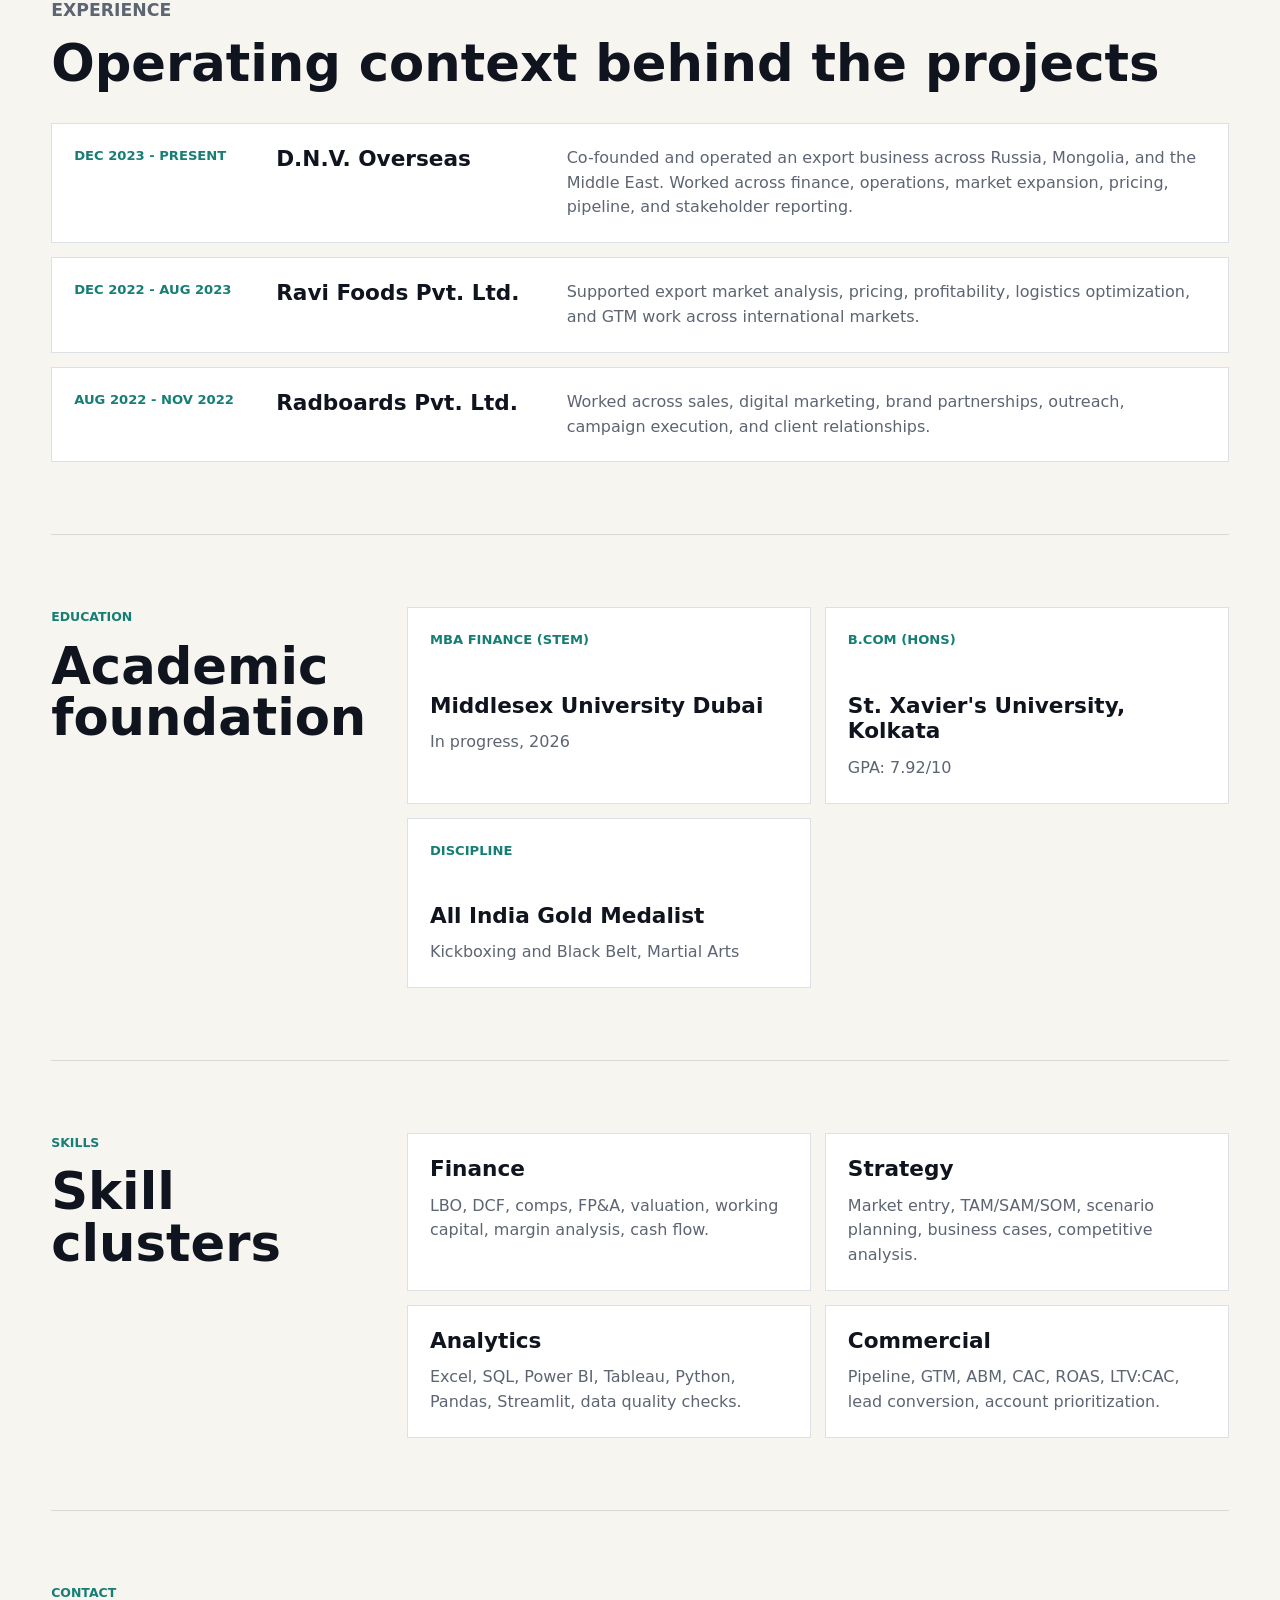
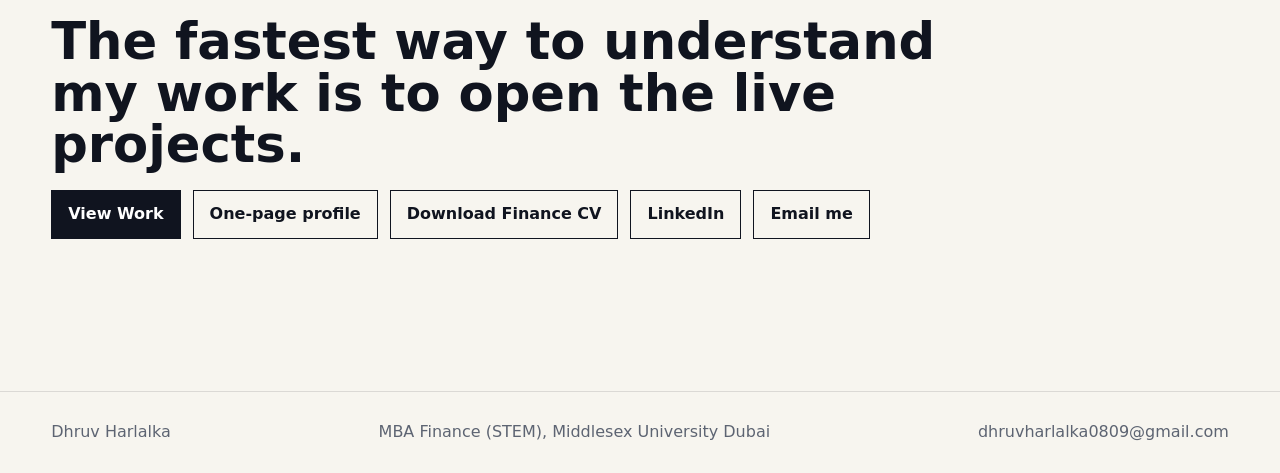
==== commit f0cc0760: "Rewrite hero text to lead with operating proof; update test count to 91; remove Shreeji from about.h" ====
--- a/about.html
+++ b/about.html
@@ -107,13 +107,6 @@
               Worked across sales, digital marketing, brand partnerships, outreach, campaign execution, and client relationships.
             </p>
           </article>
-          <article>
-            <span>Oct 2021 - Nov 2021</span>
-            <h3>Shreeji Hospitality Global Pvt. Ltd.</h3>
-            <p>
-              Finance internship focused on daily cash reconciliation, outlet-level controls, and discrepancy resolution.
-            </p>
-          </article>
         </div>
       </section>
 
@@ -172,7 +165,7 @@
         <div class="intro-actions">
           <a class="button primary" href="index.html#work">View Work</a>
           <a class="button secondary" href="one-page.html">One-page profile</a>
-          <a class="button secondary" href="assets/cv/Dhruv_Harlalka_CV_Finance_FINAL.docx" target="_blank" rel="noreferrer">Download Finance CV</a>
+          <a class="button secondary" href="assets/cv/Dhruv_Harlalka_CV_Finance_FINAL.pdf" target="_blank" rel="noreferrer">Download Finance CV</a>
           <a class="button secondary" href="https://www.linkedin.com/in/dhruv-harlalka" target="_blank" rel="noreferrer">LinkedIn</a>
           <a class="button secondary" href="mailto:dhruvharlalka0809@gmail.com">Email me</a>
         </div>
--- a/styles.css
+++ b/styles.css
@@ -550,6 +550,16 @@
 .case-card dd {
   margin: 4px 0 0;
   color: var(--ink);
+}
+
+.case-links {
+  margin-top: 1rem;
+}
+
+.case-links a {
+  color: var(--accent-strong);
+  font-size: 0.9rem;
+  font-weight: 800;
 }
 
 .project-grid {
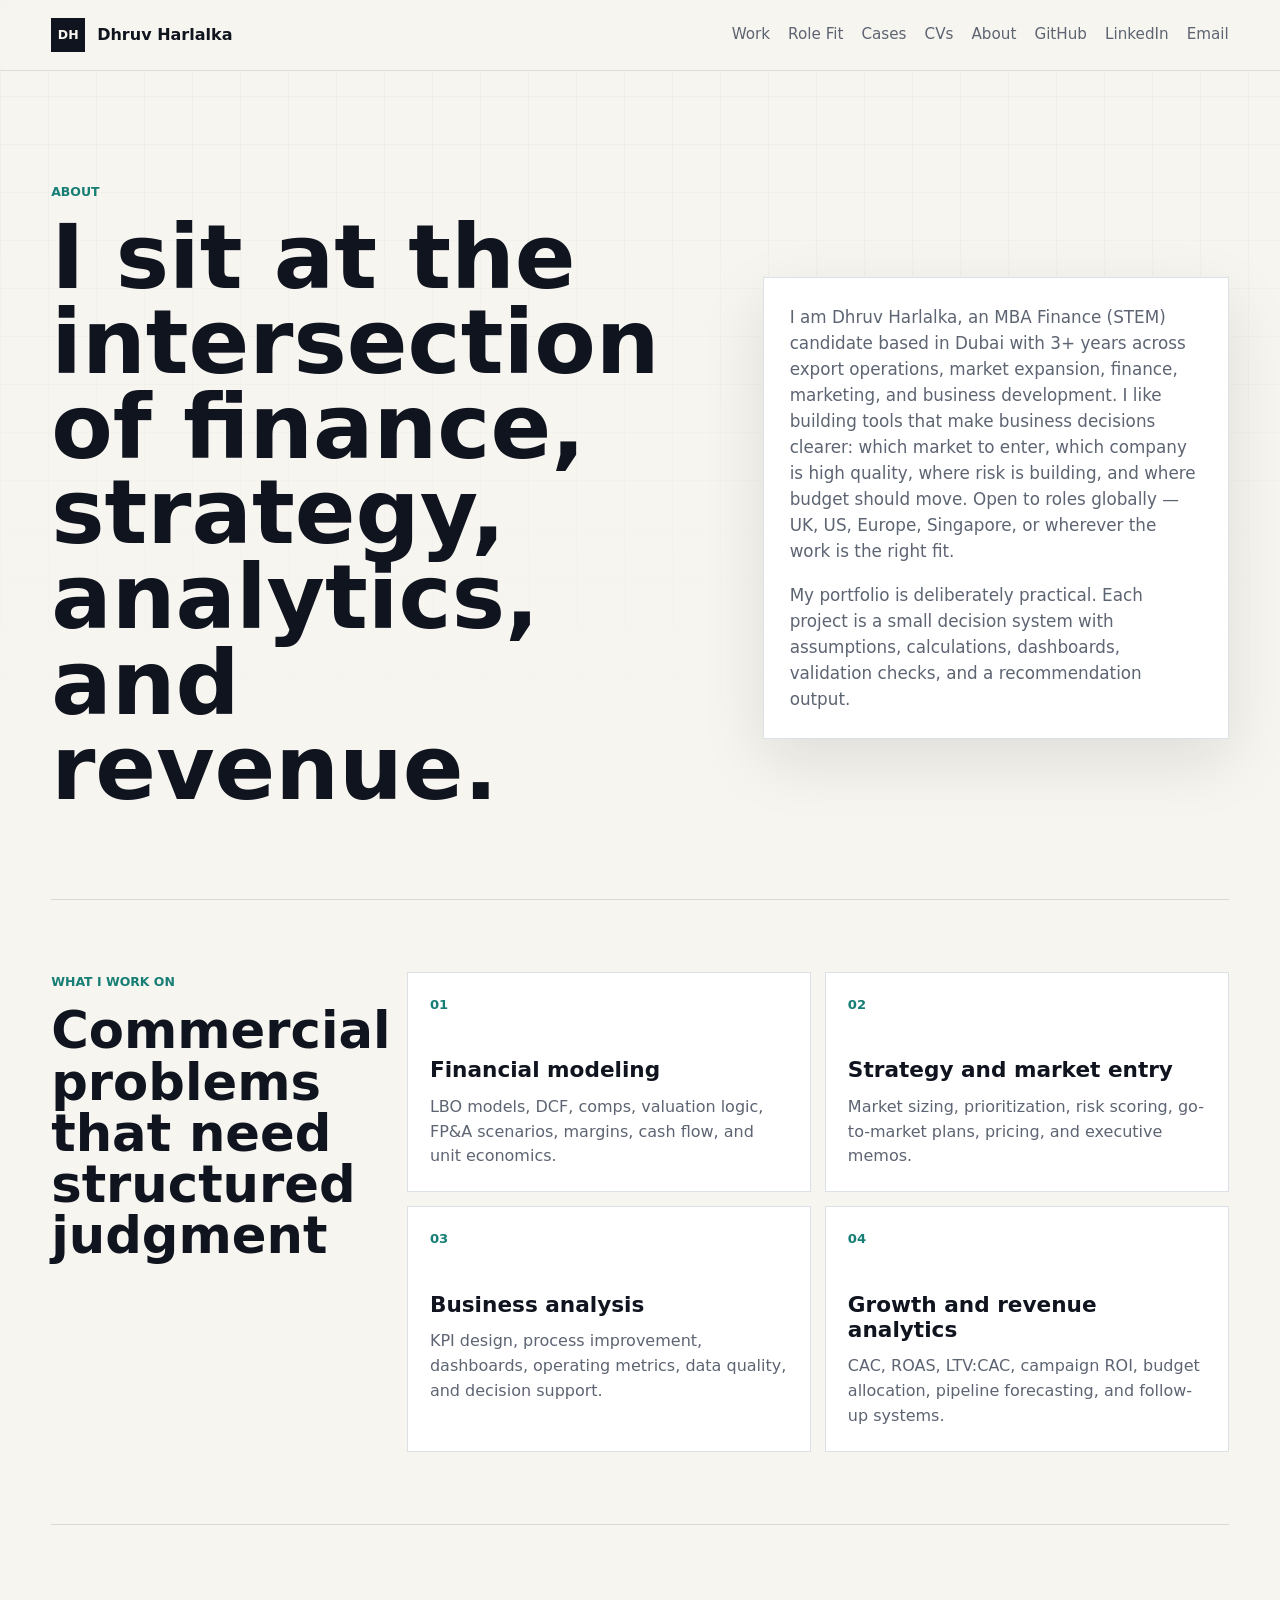
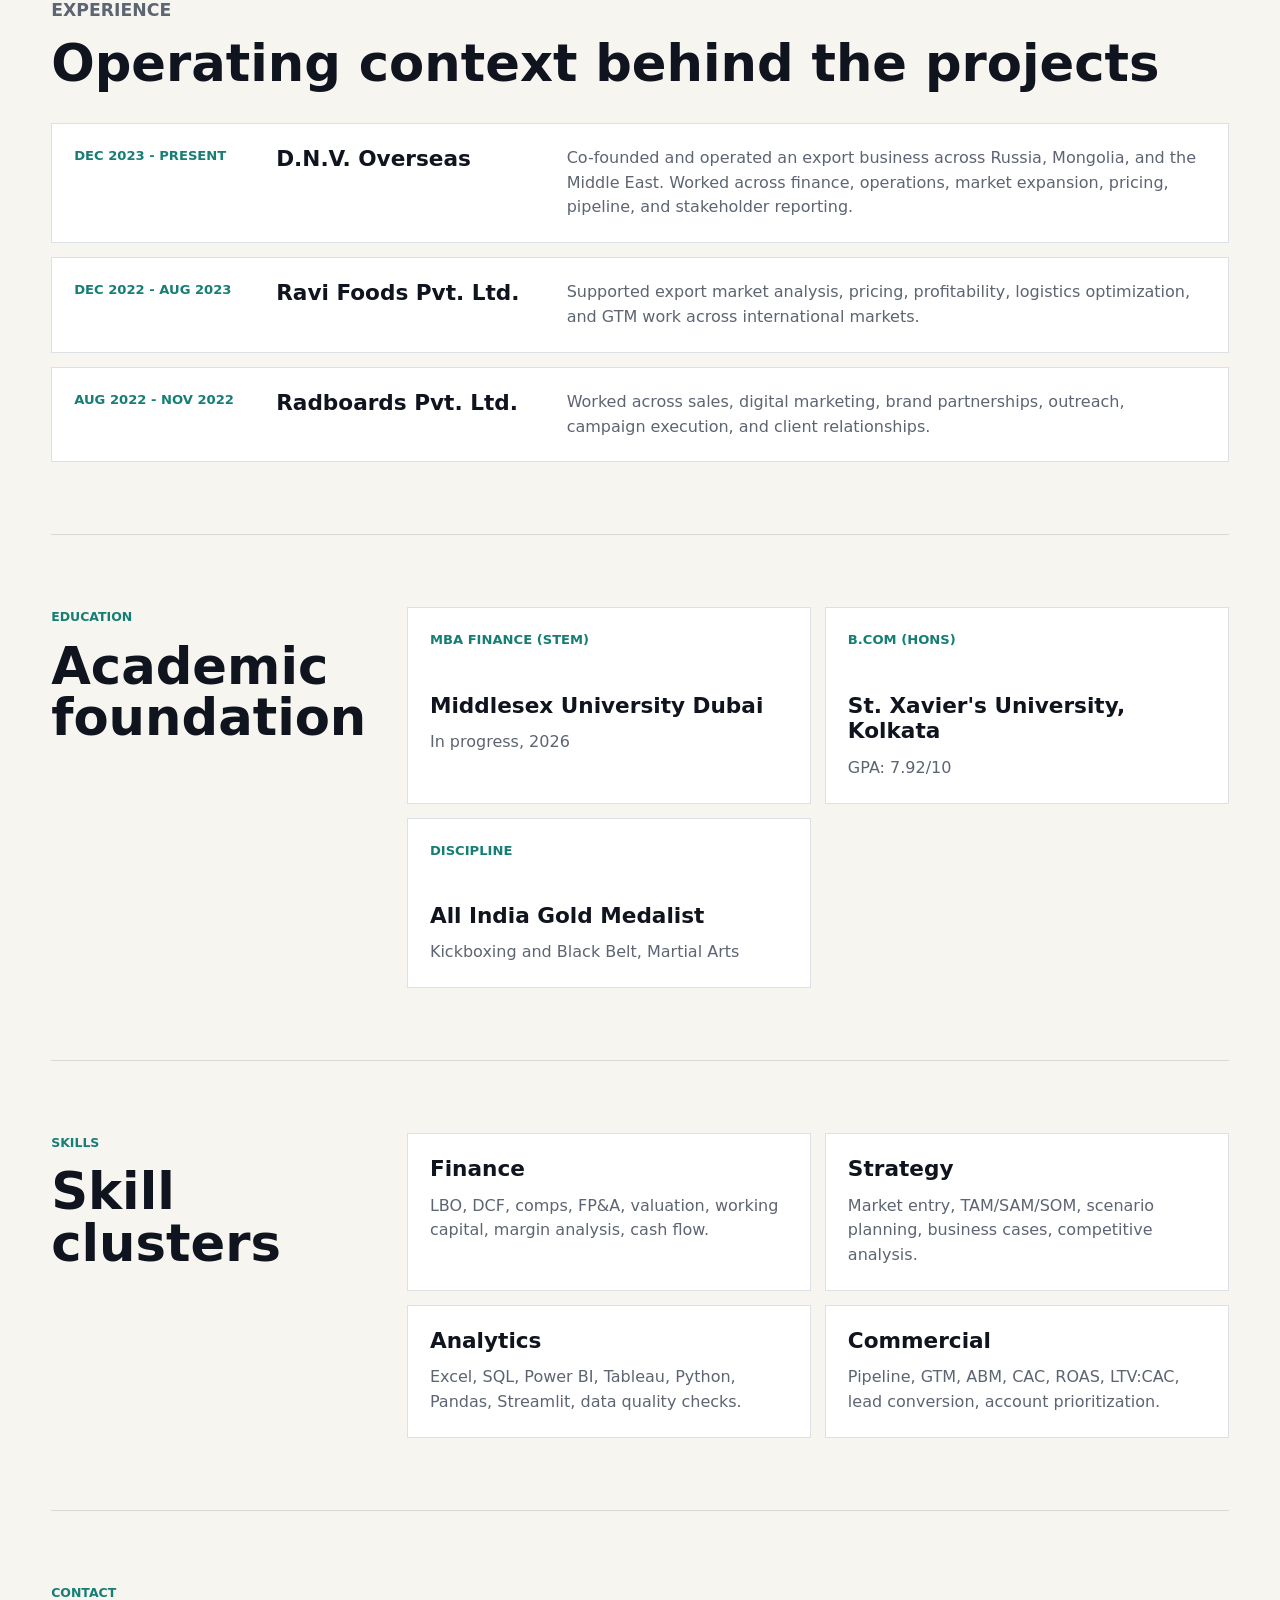
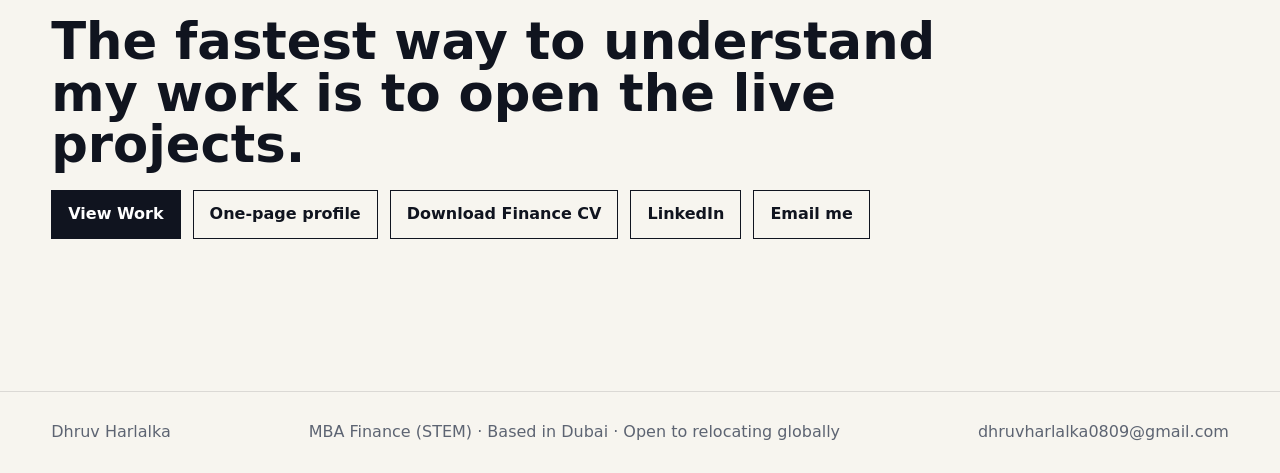
==== commit b66944e4: "Add tool tags, global availability signal, and location messaging - Tool chips (Python, Streamlit, P" ====
--- a/about.html
+++ b/about.html
@@ -37,10 +37,11 @@
         </div>
         <div class="about-intro">
           <p>
-            I am Dhruv Harlalka, an MBA Finance (STEM) candidate in Dubai with 3+ years across export
+            I am Dhruv Harlalka, an MBA Finance (STEM) candidate based in Dubai with 3+ years across export
             operations, market expansion, finance, marketing, and business development. I like
             building tools that make business decisions clearer: which market to enter, which
             company is high quality, where risk is building, and where budget should move.
+            Open to roles globally — UK, US, Europe, Singapore, or wherever the work is the right fit.
           </p>
           <p>
             My portfolio is deliberately practical. Each project is a small decision system with
@@ -174,7 +175,7 @@
 
     <footer class="site-footer">
       <span>Dhruv Harlalka</span>
-      <span>MBA Finance (STEM), Middlesex University Dubai</span>
+      <span>MBA Finance (STEM) · Based in Dubai · Open to relocating globally</span>
       <a href="mailto:dhruvharlalka0809@gmail.com">dhruvharlalka0809@gmail.com</a>
     </footer>
   </body>
--- a/styles.css
+++ b/styles.css
@@ -374,6 +374,53 @@
 .signal-panel p {
   margin-bottom: 0;
   color: var(--muted);
+}
+
+.availability-bar {
+  display: flex;
+  align-items: center;
+  gap: 10px;
+  margin-top: 18px;
+  padding: 10px 14px;
+  background: var(--white);
+  border: 1px solid var(--line);
+  color: var(--ink);
+  font-size: 0.88rem;
+  font-weight: 700;
+  width: fit-content;
+}
+
+.avail-dot {
+  display: inline-block;
+  width: 8px;
+  height: 8px;
+  border-radius: 50%;
+  background: var(--green);
+  flex-shrink: 0;
+  box-shadow: 0 0 0 3px rgba(44, 116, 77, 0.18);
+}
+
+.card-tools {
+  display: flex;
+  flex-wrap: wrap;
+  gap: 6px;
+  margin-top: auto;
+  margin-bottom: 14px;
+}
+
+.card-tools span {
+  padding: 4px 8px;
+  background: var(--paper);
+  border: 1px solid var(--line);
+  color: var(--muted);
+  font-size: 0.78rem;
+  font-weight: 760;
+}
+
+.project-card.featured .card-tools span {
+  background: rgba(255, 255, 255, 0.08);
+  border-color: rgba(255, 255, 255, 0.18);
+  color: rgba(255, 255, 255, 0.65);
 }
 
 .section {
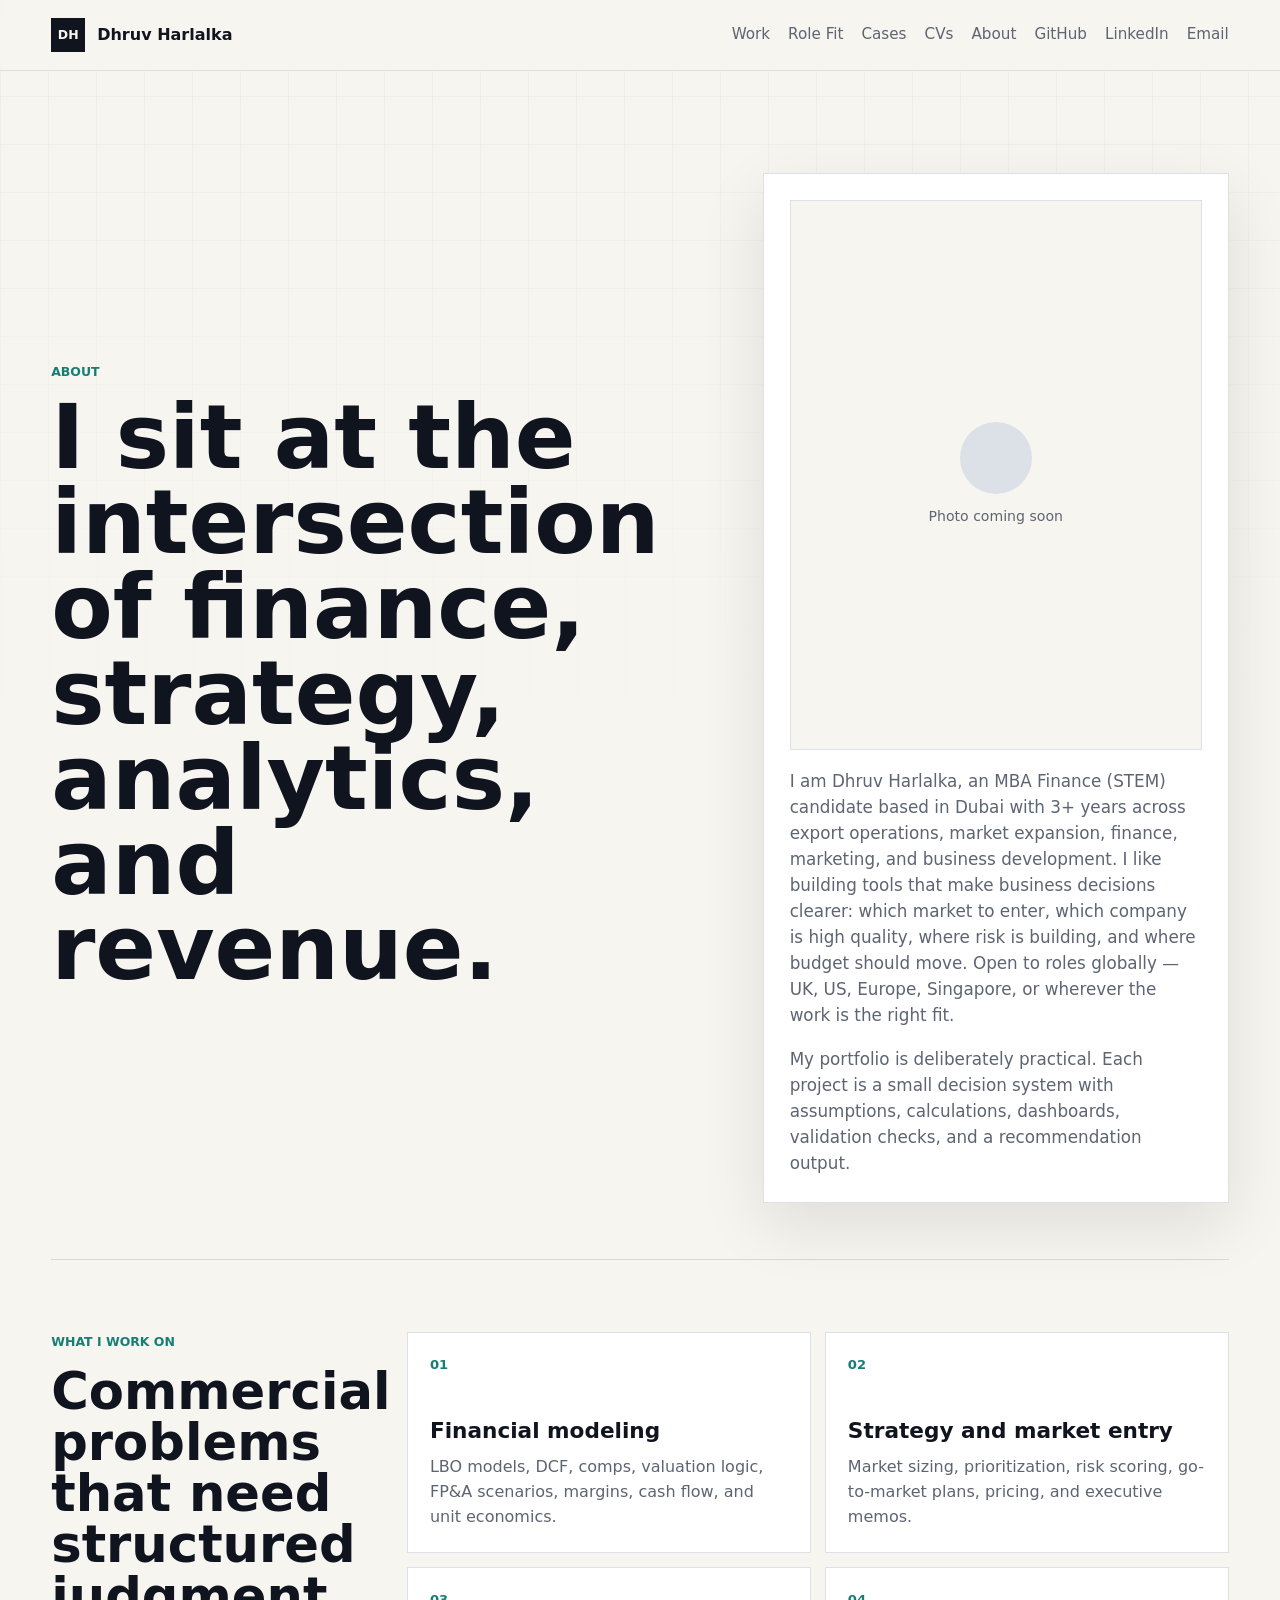
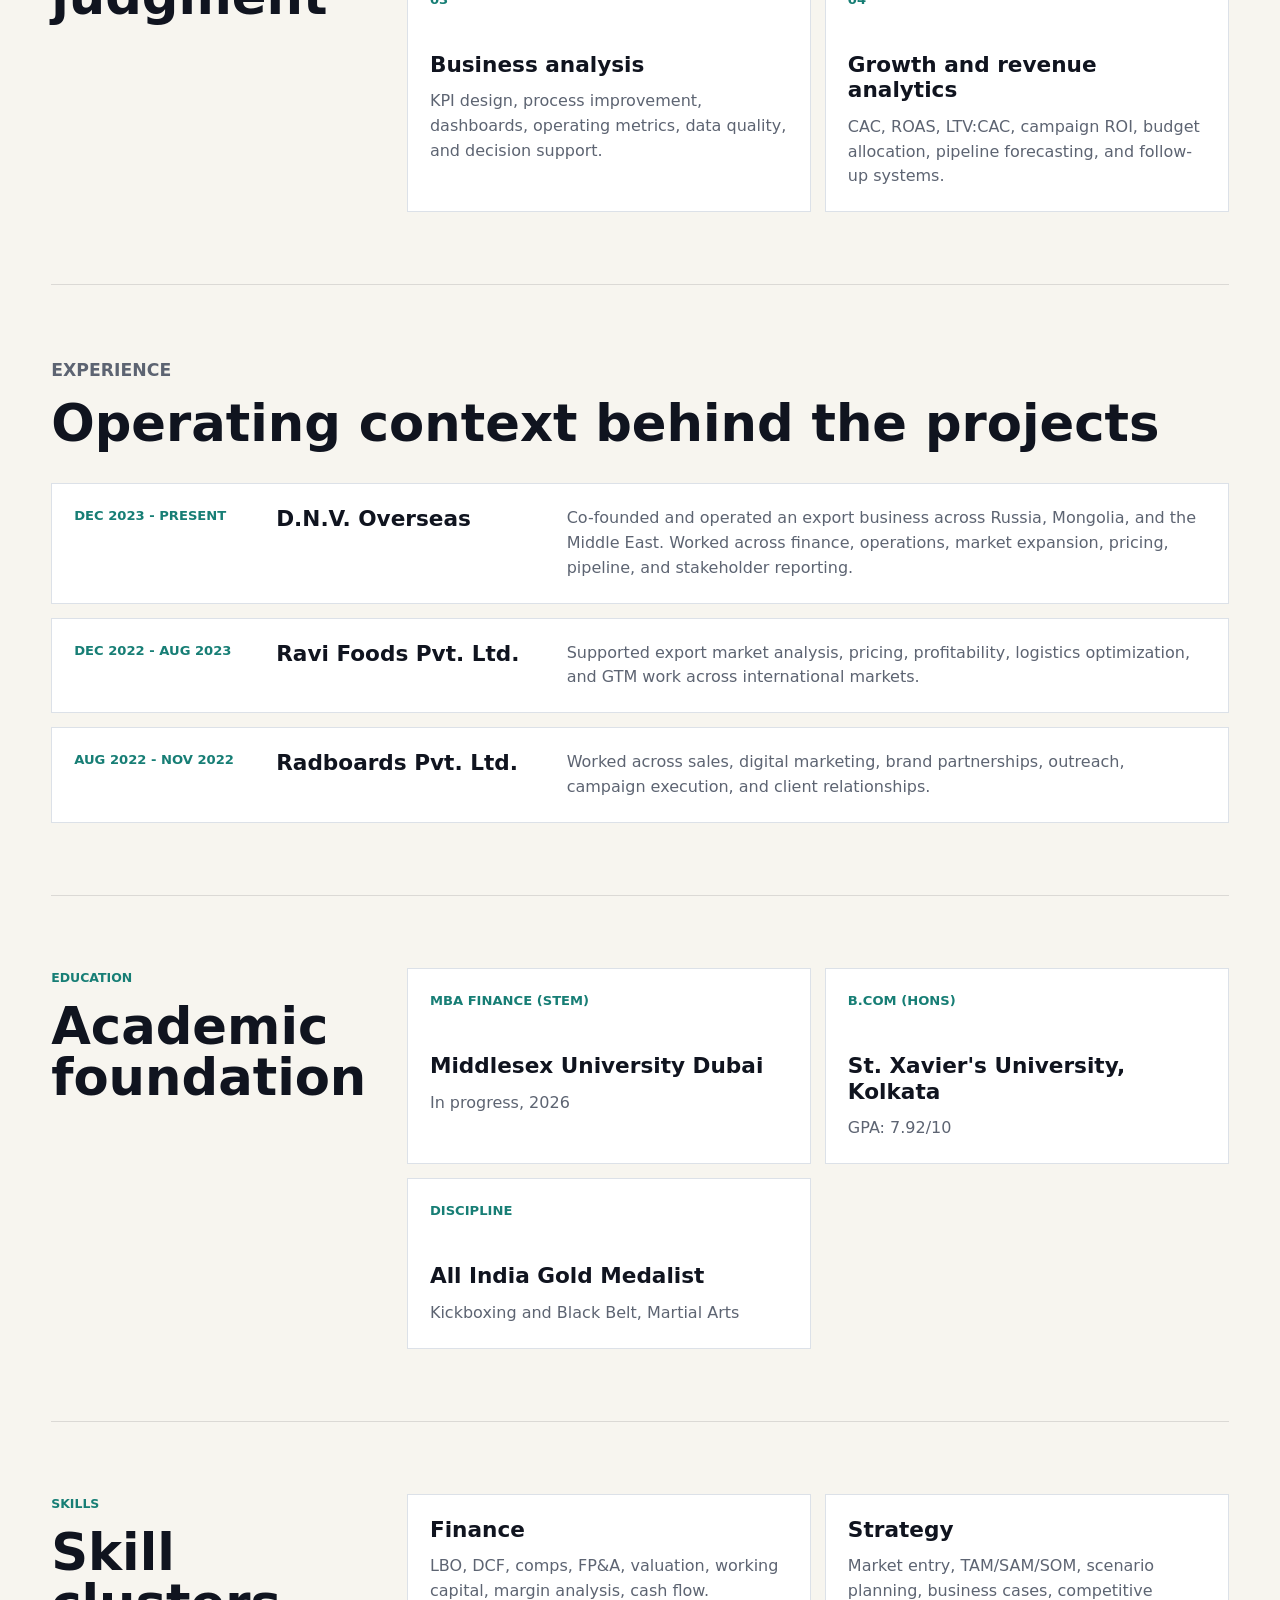
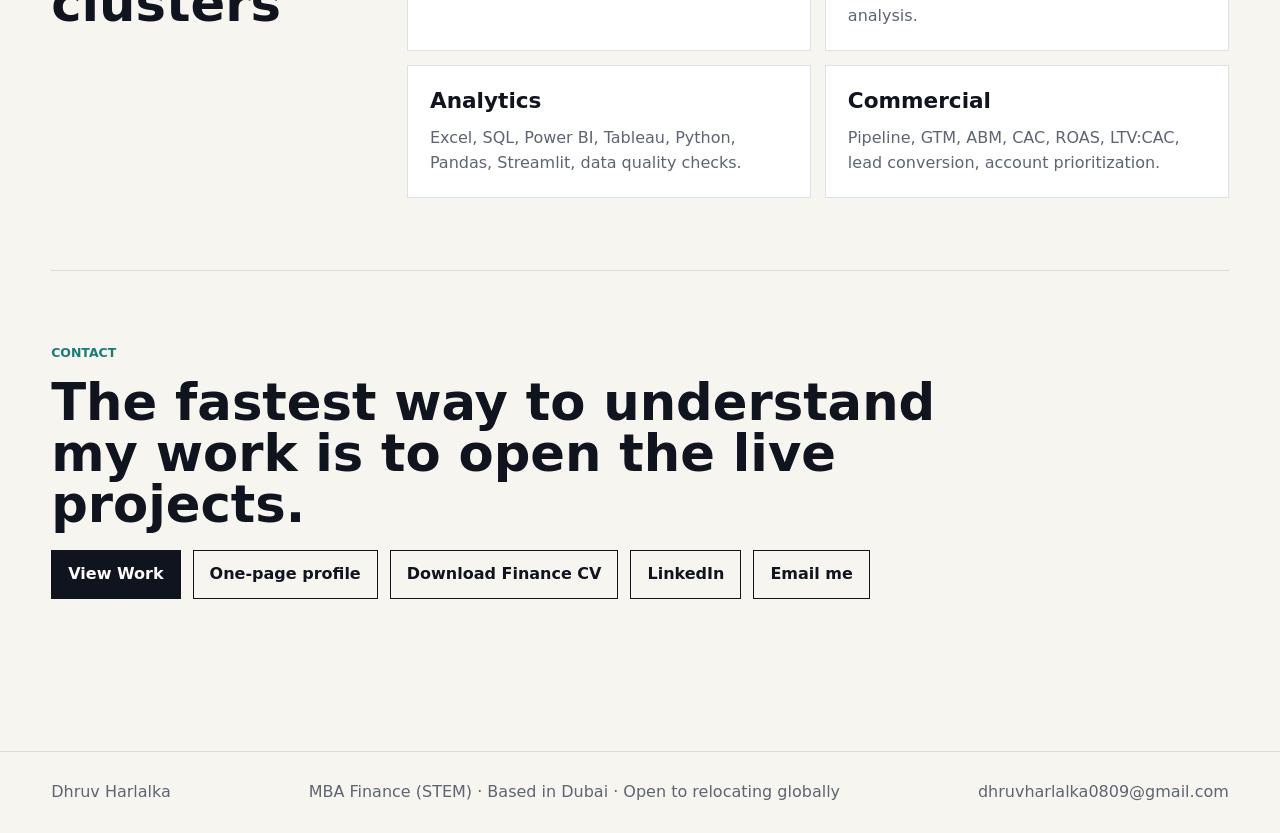
==== commit 7db28f8f: "Prep screenshot and headshot slots (images pending) - Featured PE IC Dashboard card: screenshot cont" ====
--- a/about.html
+++ b/about.html
@@ -36,6 +36,11 @@
           <h1 id="about-title">I sit at the intersection of finance, strategy, analytics, and revenue.</h1>
         </div>
         <div class="about-intro">
+          <div class="about-headshot">
+            <img src="assets/img/dhruv-headshot.jpg" alt="Dhruv Harlalka" loading="eager"
+              onerror="this.style.display='none'; this.nextElementSibling.style.display='flex';" />
+            <div class="headshot-placeholder">Photo coming soon</div>
+          </div>
           <p>
             I am Dhruv Harlalka, an MBA Finance (STEM) candidate based in Dubai with 3+ years across export
             operations, market expansion, finance, marketing, and business development. I like
--- a/styles.css
+++ b/styles.css
@@ -398,6 +398,79 @@
   background: var(--green);
   flex-shrink: 0;
   box-shadow: 0 0 0 3px rgba(44, 116, 77, 0.18);
+}
+
+.card-screenshot {
+  position: relative;
+  margin: auto 0 14px;
+  height: 180px;
+  overflow: hidden;
+  border: 1px solid rgba(255, 255, 255, 0.12);
+}
+
+.card-screenshot img {
+  width: 100%;
+  height: 100%;
+  object-fit: cover;
+  object-position: top;
+  display: block;
+}
+
+.card-screenshot img[src="assets/img/pe-ic-dashboard-screenshot.png"]:not([complete]) + .screenshot-placeholder,
+.card-screenshot img:not([src]) + .screenshot-placeholder {
+  display: flex;
+}
+
+.screenshot-placeholder {
+  display: none;
+  position: absolute;
+  inset: 0;
+  align-items: flex-end;
+  padding: 16px;
+}
+
+.card-screenshot img:not([naturalWidth]) + .screenshot-placeholder {
+  display: flex;
+}
+
+.about-headshot {
+  width: 100%;
+  aspect-ratio: 3 / 4;
+  overflow: hidden;
+  border: 1px solid var(--line);
+  background: var(--paper);
+  display: flex;
+  align-items: center;
+  justify-content: center;
+}
+
+.about-headshot img {
+  width: 100%;
+  height: 100%;
+  object-fit: cover;
+  object-position: top;
+  display: block;
+}
+
+.headshot-placeholder {
+  display: flex;
+  flex-direction: column;
+  align-items: center;
+  justify-content: center;
+  gap: 12px;
+  color: var(--muted);
+  font-size: 0.88rem;
+  text-align: center;
+  padding: 24px;
+}
+
+.headshot-placeholder::before {
+  content: "";
+  display: block;
+  width: 72px;
+  height: 72px;
+  border-radius: 50%;
+  background: var(--line);
 }
 
 .card-tools {
